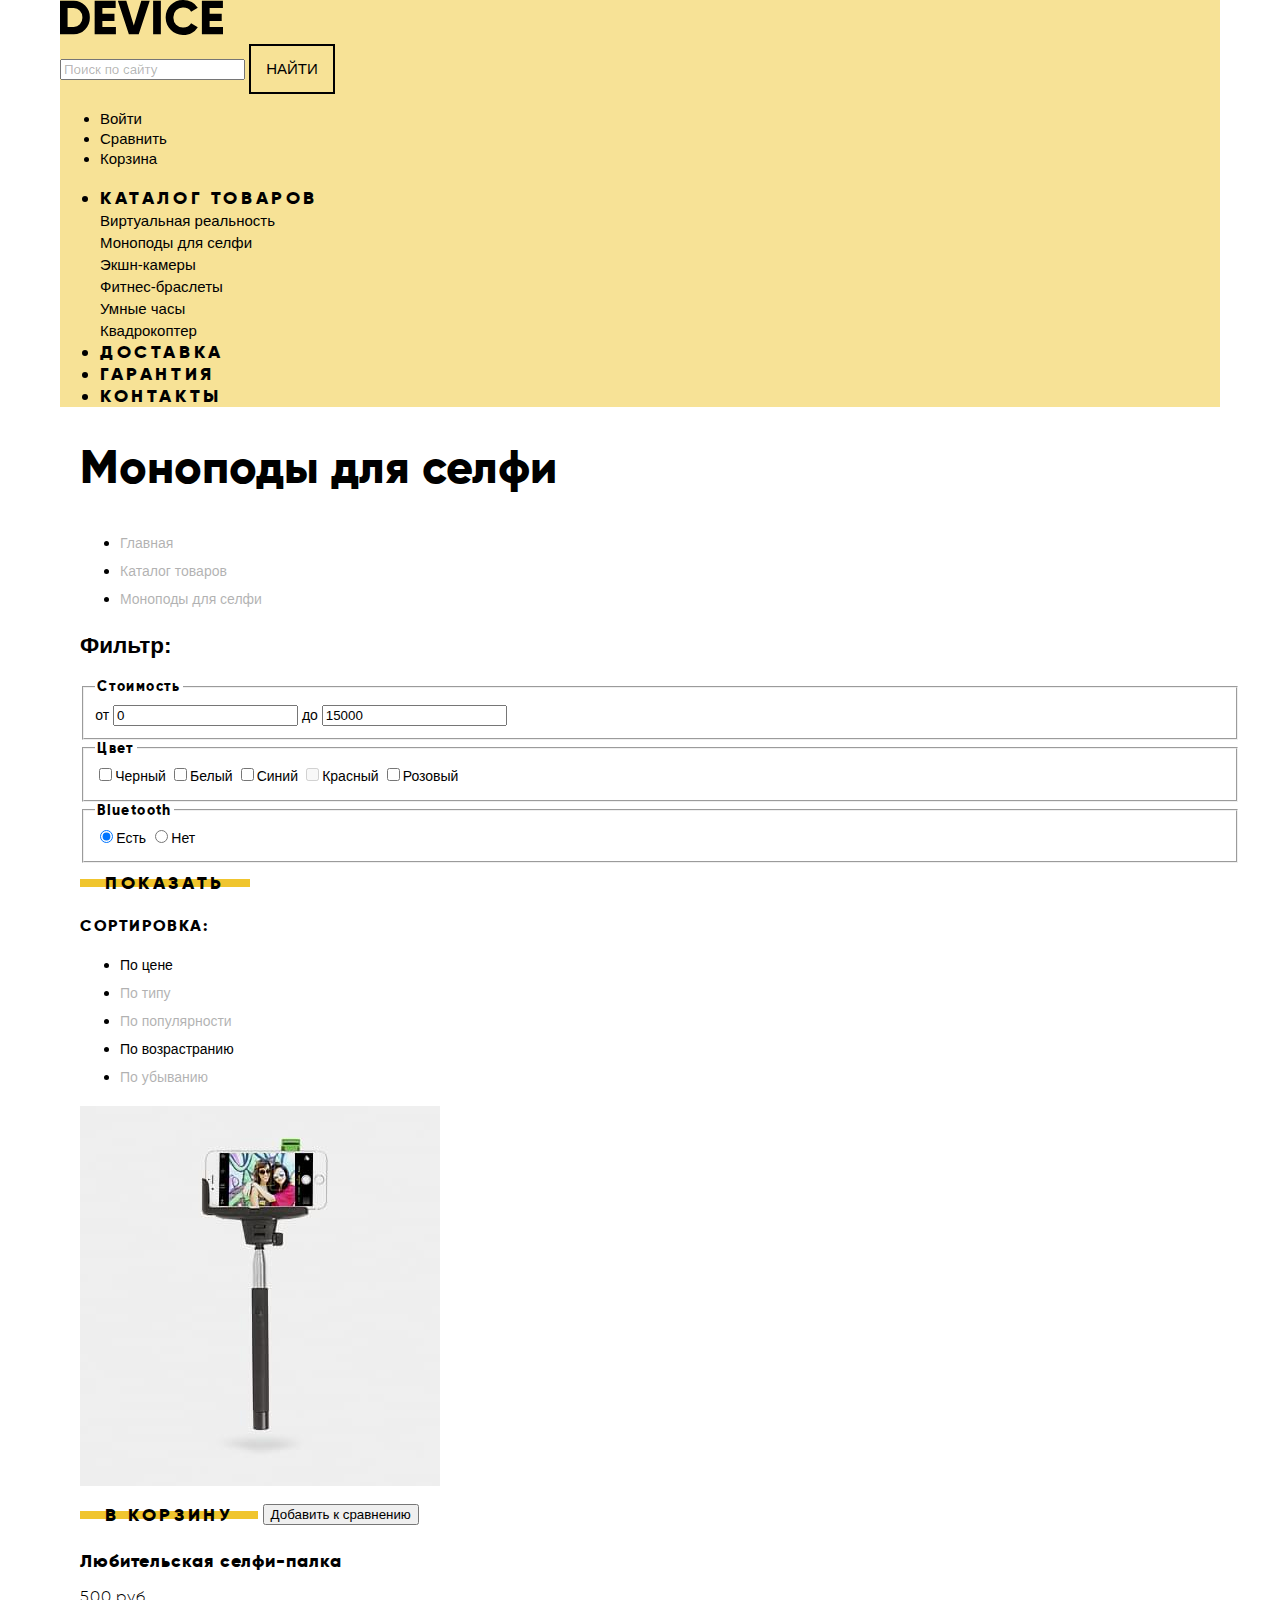
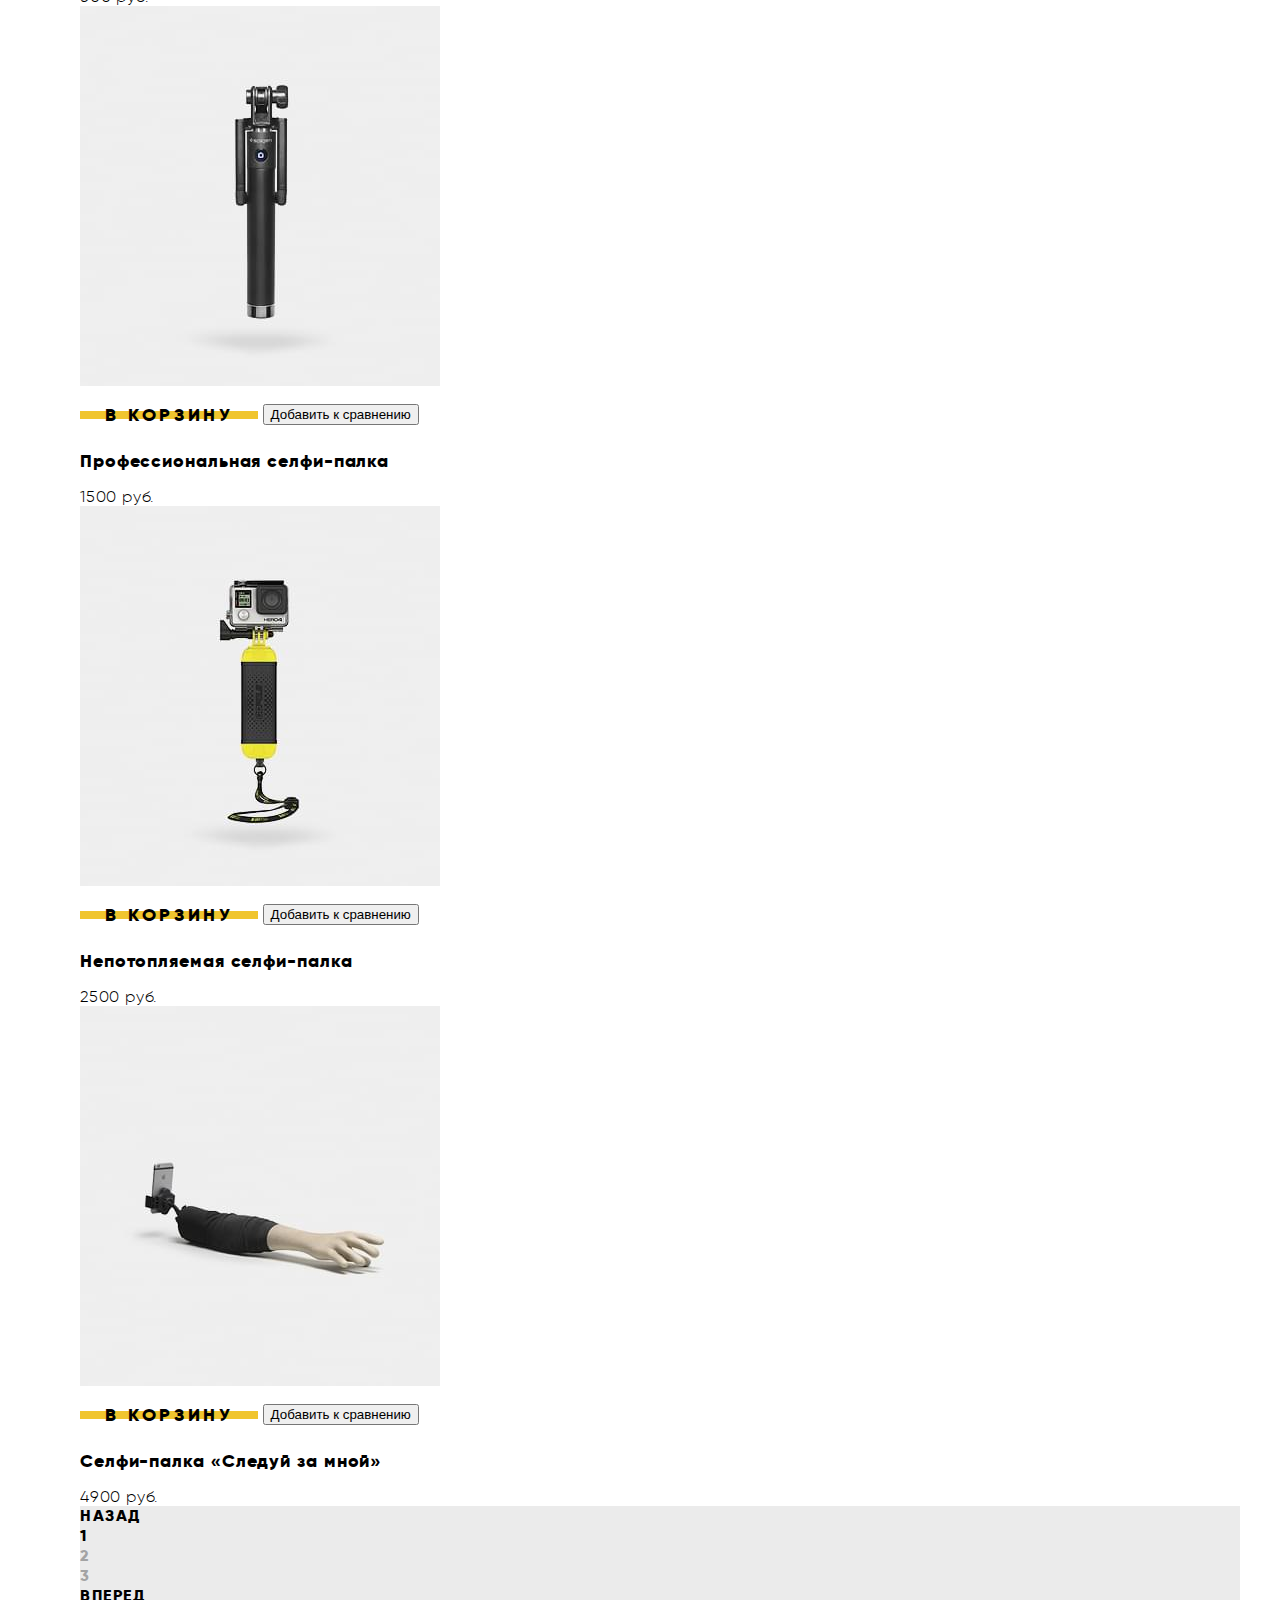
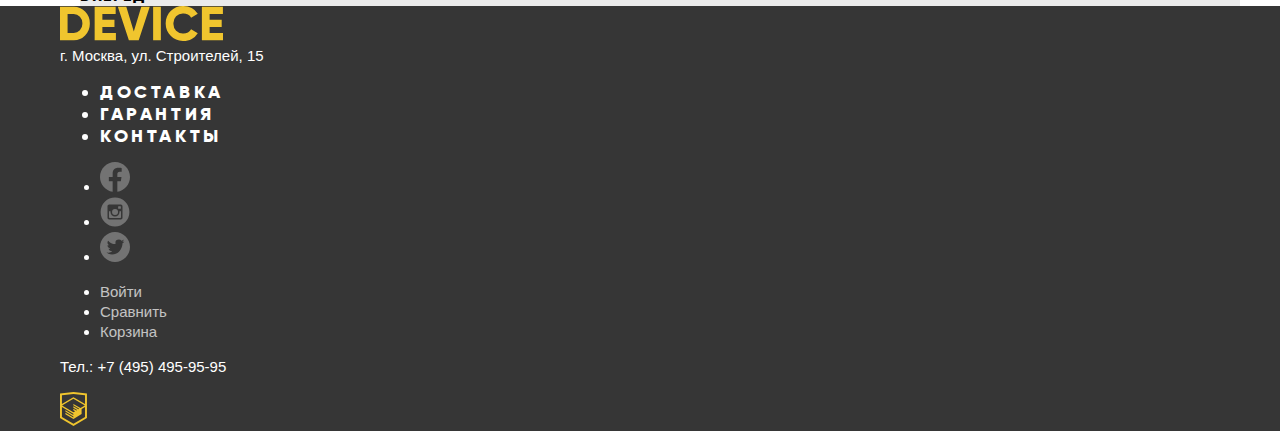
==== catalog.html @ 3ccfca07 "finish base styling" ====
<!DOCTYPE html>
<html lang="ru">

<head>
  <meta charset="utf-8">
  <meta name="description" content="HTML Academy: Девайс">
  <title>HTML Academy: Девайс</title>
  <link rel="stylesheet" href="css/styles.css">
</head>

<body>
  <div class="container">
    <header class="main-header">
      <a class="logo-link" href="/">
        <img src="img/logo.svg" width="163" height="35" alt="Девайс">
      </a>
      <div class="navbar">
        <div class="navbar-search">
          <form action="https://echo.htmlacademy.ru/" method="post">
            <input type="search" placeholder="Поиск по сайту">
            <button type="submit">Найти</button>
          </form>
        </div>
        <ul>
          <li>
            <a href="#"><span class="icon"></span> Войти</a>
          </li>
          <li>
            <a href="#"><span class="icon"></span> Сравнить</a>
          </li>
          <li>
            <a href="#"><span class="icon"></span> Корзина</a>
          </li>
        </ul>
      </div>
      <nav class="main-navigation">
        <ul>
          <li>
            <a href="catalog.html">Каталог товаров</a>
            <ul class="main-navigation-submenu">
              <li>
                <a href="#">Виртуальная реальность</a>
              </li>
              <li>
                <a href="#">Моноподы для селфи</a>
              </li>
              <li>
                <a href="#">Экшн-камеры</a>
              </li>
            </ul>
            <ul class="main-navigation-submenu">
              <li>
                <a href="#">Фитнес-браслеты</a>
              </li>
              <li>
                <a href="#">Умные часы</a>
              </li>
            </ul>
            <ul class="main-navigation-submenu">
              <li>
                <a href="#">Квадрокоптер</a>
              </li>
            </ul>
          </li>
          <li>
            <a href="#">Доставка</a>
          </li>
          <li>
            <a href="#">Гарантия</a>
          </li>
          <li>
            <a href="#">Контакты</a>
          </li>
        </ul>
      </nav>
    </header>
    <main class="inner-page">
      <div class="container">
        <h1>Моноподы для селфи</h1>
        <div class="breadcrumbs">
          <ul>
            <li>
              <a href="#">Главная</a>
            </li>
            <li>
              <a href="#">Каталог товаров</a>
            </li>
            <li>
              <a class="current">Моноподы для селфи</a>
            </li>
          </ul>
        </div>
        <div class="grid-33">
          <section>
            <h2>Фильтр:</h2>
            <div class="form-filter">
              <form action="https://echo.htmlacademy.ru/" method="post">
                <fieldset>
                  <legend>Стоимость</legend>
                  <div class="range-filter">
                    <div class="range-controls">
                      <div class="scale">
                        <div class="bar"></div>
                      </div>
                      <div class="toggle toggle-min" tabindex="0"></div>
                      <div class="toggle toggle-max" tabindex="0"></div>
                    </div>
                    <div class="price-controls">
                      <label class="min-price">от
                        <input type="number" name="min-price" value="0" step="100">
                      </label>
                      <label class="max-price">до
                        <input type="number" name="max-price" value="15000" step="100">
                      </label>
                    </div>
                  </div>
                </fieldset>
                <fieldset>
                  <legend>Цвет</legend>
                  <label>
                    <input id="black" type="checkbox" name="color" value="black">Черный</label>
                  <label>
                    <input id="white" type="checkbox" name="color" value="white">Белый</label>
                  <label>
                    <input id="blue" type="checkbox" name="color" value="blue">Синий</label>
                  <label>
                    <input id="red" type="checkbox" name="color" value="red" disabled>Красный</label>
                  <label>
                    <input id="pink" type="checkbox" name="color" value="pink">Розовый</label>
                </fieldset>
                <fieldset>
                  <legend>Bluetooth</legend>
                  <label>
                    <input id="bluetoothTrue" type="radio" name="bluetooth" value="true" checked>Есть</label>
                  <label>
                    <input id="bluetoothFalse" type="radio" name="bluetooth" value="false">Нет</label>
                </fieldset>
                <button class="button" type="submit">Показать</button>
              </form>
            </div>
          </section>
        </div>
        <div class="grid-66">
          <div class="sort-block">
            <h2>Сортировка:</h2>
            <ul class="sort">
              <li>
                <a class="active">По цене</a>
              </li>
              <li>
                <a href="#">По типу</a>
              </li>
              <li>
                <a href="#">По популярности</a>
              </li>
              <li>
                <a class="active">По возрастранию</a>
              </li>
              <li>
                <a href="#">По убыванию</a>
              </li>
            </ul>
          </div>
          <div class="catalog">
            <article class="catalog-item">
              <img src="img/item-1.jpg" alt="Любительская селфи-палка" width="360" height="380">
              <div class="catalog-item-overlay">
                <button class="button">В корзину</button>
                <button class="button-compare">Добавить к сравнению</button>
              </div>
              <h2>Любительская селфи-палка</h2>
              <div class="catalog-item-price">500 руб.</div>
            </article>
            <article class="catalog-item">
              <img src="img/item-2.jpg" alt="Профессиональная селфи-палка" width="360" height="380">
              <div class="catalog-item-overlay">
                <button class="button">В корзину</button>
                <button class="button-compare">Добавить к сравнению</button>
              </div>
              <h2>Профессиональная селфи-палка</h2>
              <div class="catalog-item-price">1500 руб.</div>
            </article>
            <article class="catalog-item">
              <img src="img/item-3.jpg" alt="Непотопляемая селфи-палка" width="360" height="380">
              <div class="catalog-item-overlay">
                <button class="button">В корзину</button>
                <button class="button-compare">Добавить к сравнению</button>
              </div>
              <h2>Непотопляемая селфи-палка</h2>
              <div class="catalog-item-price">2500 руб.</div>
            </article>
            <article class="catalog-item">
              <img src="img/item-4.jpg" alt="Селфи-палка &amp;laquo;Следуй за мной&amp;raquo;" width="360" height="380">
              <div class="catalog-item-overlay">
                <button class="button">В корзину</button>
                <button class="button-compare">Добавить к сравнению</button>
              </div>
              <h2>Селфи-палка &laquo;Следуй за мной&raquo;</h2>
              <div class="catalog-item-price">4900 руб.</div>
            </article>
          </div>
          <ul class="pagination">
            <li class="prev">
              <a href="#">Назад</a>
            </li>
            <li>
              <a class="active">1</a>
            </li>
            <li>
              <a href="#">2</a>
            </li>
            <li>
              <a href="#">3</a>
            </li>
            <li class="next">
              <a href="#">Вперед</a>
            </li>
          </ul>
        </div>
      </div>
    </main>
  </div>
  <footer class="main-footer">
    <div class="container">
      <div class="grid-33">
        <a class="logo-link" href="/">
          <img src="img/logo-color.svg" width="163" height="35" alt="Девайс">
        </a>
        <address>г. Москва, ул. Строителей, 15</address>
        <div class="decor"></div>
      </div>
      <div class="grid-33">
        <div class="footer-menu">
          <ul>
            <li>
              <a href="#">Доставка</a>
            </li>
            <li>
              <a href="#">Гарантия</a>
            </li>
            <li>
              <a href="#">Контакты</a>
            </li>
          </ul>
        </div>
        <div class="socials">
          <ul>
            <li>
              <a href="#">
                <img src="img/icon-facebook.svg" alt="Facebook" width="30" height="30">
              </a>
            </li>
            <li>
              <a href="#">
                <img src="img/icon-instagram.svg" alt="Instagram" width="30" height="30">
              </a>
            </li>
            <li>
              <a href="#">
                <img src="img/icon-twitter.svg" alt="Twitter" width="30" height="30">
              </a>
            </li>
          </ul>
        </div>
      </div>
      <div class="grid-33">
        <div class="navbar-footer">
          <ul>
            <li>
              <a href=""><span class="icon"></span>Войти</a>
            </li>
            <li>
              <a href=""><span class="icon"></span>Сравнить</a>
            </li>
            <li>
              <a href=""><span class="icon"></span>Корзина</a>
            </li>
          </ul>
        </div>
        <p>Тел.: <a href="tel:+74954959595">+7 (495) 495-95-95</a>
        </p>
        <div class="copyright">
          <a href="#">
            <img src="img/logo-htmlacademy.svg" alt="Htmlacademy" width="27" height="34">
          </a>
        </div>
      </div>
    </div>
  </footer>
</body>

</html>
---- css/styles.css ----
/* Fonts */

@font-face {
  font-family: "Open Sans";
  font-style: normal;
  font-weight: 300;
  src: local("Open Sans Light"), local("OpenSans-Light"), url("/fonts/open-sans-v17-latin_cyrillic-ext_cyrillic-300.woff2") format("woff2"), url("/fonts/open-sans-v17-latin_cyrillic-ext_cyrillic-300.woff") format("woff");
}

@font-face {
  font-family: "Open Sans";
  font-style: normal;
  font-weight: 400;
  src: local("Open Sans Regular"), local("OpenSans-Regular"), url("/fonts/open-sans-v17-latin_cyrillic-ext_cyrillic-regular.woff2") format("woff2"), url("/fonts/open-sans-v17-latin_cyrillic-ext_cyrillic-regular.woff") format("woff");
}

@font-face {
  font-family: "Gilroy Light";
  font-style: normal;
  font-weight: normal;
  src: local("Gilroy Light"), url("/fonts/gilroylight.woff2") format("woff2"), url("/fonts/gilroylight.woff") format("woff");
}

@font-face {
  font-family: "Gilroy Extra Bold";
  font-style: normal;
  font-weight: normal;
  src: local("Gilroy Extra Bold"), url("/fonts/gilroyextrabold.woff2") format("woff2"), url("/fonts/gilroyextrabold.woff") format("woff");
}

/* Reset */
*,
*::before,
*::after {
  box-sizing: inherit;
}

html {
  box-sizing: border-box;
}

img {
  max-width: 100%;
  height: auto;
}

a {
  text-decoration: none;
}

/* Variables */
:root {
  --basic-black: #000;
  --basic-dark: #363636;
  --basic-white: #fff;
  --basic-grey: #464646;
  --basic-half-grey: #7e7e7e;
  --basic-disabled-grey: #a6a6a6;
  --basic-grey-light: #e5e5e5;
  --special-yellow: #f7e296;
  --special-yellow-dark: #f0c52e;
  --special-green: #91c92f;
  --pagination-grey: #ebebeb;
  --hover-pagination-grey: #d9d9d9;
  --error-pink: #f6dada;
  --basic-white-opacity: rgba(255, 255, 255, 0.3);
  --basic-black-opacity: rgba(0, 0, 0, 0.3);
}

/* Global */
body {
  margin: 0;
  padding: 0;
  font-family: "Open Sans", "Tahoma", sans-serif;
  font-size: 15px;
  line-height: 28px;
  font-weight: 300;
  color: var(--basic-black);
}

.container {
  width: 1200px;
  padding: 0 20px;
  margin: 0 auto;
}

.visually-hidden {
  position: absolute;
  clip: rect(1px 1px 1px 1px);
  padding: 0;
  border: 0;
  height: 1px;
  width: 1px;
  overflow: hidden;
}

.heading {
  font-family: "Gilroy Extra Bold", "Tahoma", sans-serif;
  font-weight: bold;
  letter-spacing: 0.2em;
  font-size: 47px;
  line-height: 59px;
}

/* UI */
.button {
  display: inline-block;
  vertical-align: middle;
  font-family: "Gilroy Extra Bold", "Tahoma", sans-serif;
  font-weight: bold;
  font-size: 18px;
  line-height: 22px;
  color: inherit;
  letter-spacing: 0.2em;
  text-transform: uppercase;
  background: none;
  border: none;
  cursor: pointer;
  padding: 9px 25px;
  position: relative;
  min-width: 160px;
  z-index: 0;
}

.button::after {
  content: "";
  position: absolute;
  left: 0;
  top: 0;
  bottom: 0;
  right: 0;
  margin: auto;
  background-color: var(--special-yellow-dark);
  height: 8px;
  width: 100%;
  z-index: -1;
}

.button:hover,
.button:focus {
  background-color: var(--special-yellow-dark);
}

.button:active {
  color: var(--basic-black-opacity);
}

/* Filter */
.form-filter legend {
  font-family: "Gilroy Extra Bold", "Tahoma", sans-serif;
  font-weight: bold;
  font-size: 14px;
  line-height: 17px;
  letter-spacing: 0.1em;
}

.form-filter label {
  font-size: 14px;
  line-height: 19px;
}

.form-filter input[attr="disabled"] {
  color: var(--basic-disabled-grey);
}

/* Header */
.main-header {
  background: var(--special-yellow);
}

.main-header .logo-link:hover,
.main-header .logo-link:focus {
  opacity: 0.6;
}

.main-header .logo-link:active {
  opacity: 0.3;
}

.main-navigation {
  font-family: "Gilroy Extra Bold", "Tahoma", sans-serif;
  font-weight: bold;
  font-size: 18px;
  line-height: 22px;
  text-transform: uppercase;
  letter-spacing: 0.2em;
}

.main-navigation a {
  color: var(--basic-black);
}

.main-navigation a:hover,
.main-navigation a:focus {
  opacity: 0.6;
}

.main-navigation a:active {
  opacity: 0.3;
}

.main-navigation-submenu {
  padding: 0;
  margin: 0;
  list-style: none;
}

.main-navigation-submenu a {
  font-family: "Open Sans", "Tahoma", sans-serif;
  font-style: normal;
  font-weight: 300;
  font-size: 15px;
  line-height: 20px;
  text-transform: none;
  letter-spacing: normal;
}

.navbar {
  line-height: 20px;
}

.navbar a {
  color: var(--basic-black);
}

.navbar a:hover,
.navbar a:focus {
  opacity: 0.6;
}

.navbar a:active {
  opacity: 0.3;
}

.navbar-search input::placeholder {
  color: rgba(0, 0, 0, 0.3);
}

.navbar-search input:hover::placeholder {
  color: rgba(0, 0, 0, 0.6);
}

.navbar-search button {
  font-family: "Open Sans", "Tahoma", sans-serif;
  font-style: normal;
  font-weight: 300;
  font-size: 15px;
  line-height: 20px;
  text-transform: uppercase;
  color: var(--basic-black);
  border: 2px solid var(--basic-black);
  background: none;
  padding: 13px 15px;
  cursor: pointer;
}

.navbar-search button:hover,
.navbar-search button:focus {
  color: var(--basic-white);
  background: var(--basic-black);
}

.navbar-search button:active {
  color: var(--basic-white-opacity);
  background: var(--basic-black);
}

/* Footer */
.main-footer {
  background: var(--basic-dark);
  color: var(--basic-white);
  font-size: 15px;
  line-height: 20px;
}

.main-footer a {
  color: inherit;
}

.main-footer address {
  font-style: inherit;
}

.main-footer .logo-link:hover,
.main-footer .logo-link:focus {
  opacity: 0.6;
}

.main-footer .logo-link:active {
  opacity: 0.3;
}

.footer-menu li {
  font-family: "Gilroy Extra Bold", "Tahoma", sans-serif;
  font-weight: bold;
  font-size: 18px;
  line-height: 22px;
  text-transform: uppercase;
  letter-spacing: 0.2em;
}

.footer-menu a {
  color: inherit;
  opacity: 1;
}

.footer-menu a:hover,
.footer-menu a:focus {
  opacity: 0.6;
}

.footer-menu a:active {
  opacity: 0.3;
}

.navbar-footer {
  line-height: 20px;
}

.navbar-footer a {
  color: var(--basic-white);
  opacity: 0.7;
}

.navbar-footer a:hover,
.navbar-footer a:focus {
  opacity: 1;
}

.navbar-footer a:active {
  opacity: 0.3;
}

.copyright a:hover,
.copyright a:focus {
  opacity: 0.6;
}

.copyright a:active {
  opacity: 0.3;
}

.socials a {
  opacity: 0.3;
}

.socials a:hover,
.socials a:focus {
  opacity: 0.6;
}

.socials a:active {
  opacity: 0.1;
}

/* Index page */
.main-section ul {
  font-family: "Gilroy Extra Bold", "Tahoma", sans-serif;
  font-weight: bold;
  font-size: 16px;
  line-height: 28px;
}

/* Catalog page */
.inner-page h1 {
  font-family: "Gilroy Extra Bold", "Tahoma", sans-serif;
  font-weight: bold;
  font-size: 47px;
  line-height: 59px;
}

.catalog-item h2 {
  font-family: "Gilroy Extra Bold", "Tahoma", sans-serif;
  font-weight: bold;
  font-size: 18px;
  line-height: 22px;
  letter-spacing: 0.05em;
}

.catalog-item-price {
  font-family: "Gilroy Light", "Tahoma", sans-serif;
  font-size: 16px;
  line-height: 19px;
  letter-spacing: 0.05em;
}

/* Breadcrumbs */
.breadcrumbs a {
  font-size: 14px;
  line-height: 19px;
  color: inherit;
  opacity: 0.3;
}

.breadcrumbs a:hover,
.breadcrumbs a:focus {
  opacity: 0.6;
}

.breadcrumbs a:active {
  opacity: 0.1;
}

.breadcrumbs a.current:hover,
.breadcrumbs a.current:focus {
  opacity: 0.3;
}

.breadcrumbs a.current:active {
  opacity: 0.3;
}

/* Sort */
.sort-block h2 {
  font-family: "Gilroy Extra Bold", "Tahoma", sans-serif;
  font-weight: bold;
  font-size: 16px;
  line-height: 20px;
  letter-spacing: 0.1em;
  text-transform: uppercase;
}

.sort a {
  font-family: "Open Sans", "Tahoma", sans-serif;
  font-weight: normal;
  font-style: normal;
  font-size: 14px;
  color: var(--basick-black);
  line-height: 19px;
  opacity: 0.3;
}

.sort a:hover,
.sort a:focus {
  opacity: 0.6;
}

.sort a.active,
.sort a:active {
  opacity: 1;
}

/* Pagination */
.pagination {
  background: var(--pagination-grey);
  list-style: none;
  margin: 0;
  padding: 0;
}

.pagination a {
  display: block;
  font-family: "Gilroy Extra Bold", "Tahoma", sans-serif;
  font-weight: bold;
  font-size: 16px;
  line-height: 20px;
  color: var(--basick-black);
  letter-spacing: 0.1em;
  text-transform: uppercase;
  opacity: 0.3;
}

.pagination a:hover,
.pagination a:focus {
  opacity: 0.6;
}

.pagination a.active,
.pagination a:active {
  opacity: 1;
}

.pagination .next a,
.pagination .prev a {
  opacity: 1;
}

.pagination .next:hover,
.pagination .next:focus,
.pagination .prev:hover,
.pagination .prev:focus {
  background: var(--hover-pagination-grey);
}

.pagination .next:active a,
.pagination .prev:active a {
  opacity: 0.3;
}

/* Slider */
.slider-caption {
  font-family: "Gilroy Extra Bold", "Tahoma", sans-serif;
  font-weight: bold;
  font-size: 47px;
  line-height: 58px;
}

.slider-desc {
  line-height: 20px;
}

.slider-table tbody {
  font-family: "Gilroy Light", "Tahoma", sans-serif;
  font-size: 36px;
  line-height: 43px;
  letter-spacing: 0.1em;
}

.slider-table tfoot {
  font-family: "Gilroy Light", "Tahoma", sans-serif;
  font-size: 13px;
  line-height: 16px;
  letter-spacing: 0.1em;
}

.slider-order {
  font-family: "Gilroy Extra Bold", "Tahoma", sans-serif;
  font-size: 179px;
  line-height: 219px;
  color: var(--basic-white);
  background: var(--special-yellow);
  text-transform: uppercase;
}

/* Category grid */
.category-grid {
  margin: 0;
  padding: 0;
  list-style: none;
}

.category-grid a {
  color: var(--basic-black);
}

.category-grid li {
  width: 160px;
}

.category-grid li:hover .category-grid-img,
.category-grid li:focus .category-grid-img {
  background: var(--special-yellow-dark);
}

.category-grid li:active .category-grid-img {
  background: var(--special-yellow-dark);
}

.category-grid li:active .category-grid-img img {
  opacity: 0.3;
}

.category-grid li:active .category-grid-title {
  opacity: 0.3;
}

.category-grid-title {
  font-family: "Gilroy Extra Bold", "Tahoma", sans-serif;
  font-weight: bold;
  font-size: 18px;
  line-height: 22px;
  letter-spacing: 0.05em;
}

.category-grid-img {
  position: relative;
  height: 160px;
  background: var(--special-yellow);
}

.category-grid-img img {
  position: absolute;
  top: 0;
  right: 0;
  bottom: 0;
  left: 0;
  margin: auto;
}

/* Slider services */
.slider-services {
  background: var(--basic-grey-light);
}

.slider-services-nav .button:active {
  background: var(--basic-black);
  color: var(--special-yellow);
}

.slider-services-nav .button:active::after {
  background: none;
}

.slider-services-nav .active {
  background: var(--basic-black);
  color: var(--special-yellow);
}

.slider-services-nav .active::after {
  background: none;
}

.slider-services-content h3 {
  font-family: "Gilroy Extra Bold", "Tahoma", sans-serif;
  font-weight: bold;
  font-size: 47px;
  line-height: 58px;
  letter-spacing: 0.2em;
}

.slider-services-content p {
  font-size: 15px;
  line-height: 28px;
  letter-spacing: 0.1em;
}

.logo-block {
  margin: 0;
  padding: 0;
  list-style: none;
}

.logo-block li {
  width: 260px;
  height: 100px;
  background-repeat: no-repeat;
  background-size: contain;
}

.logo-block li:nth-child(1) {
  background-image: url("/img/logo-greyscale-1.png");
}

.logo-block li:nth-child(1):hover {
  background-image: url("/img/logo-1.png");
}

.logo-block li:nth-child(2) {
  background-image: url("/img/logo-greyscale-2.png");
}

.logo-block li:nth-child(2):hover {
  background-image: url("/img/logo-2.png");
}

.logo-block li:nth-child(3) {
  background-image: url("/img/logo-greyscale-3.png");
}

.logo-block li:nth-child(3):hover {
  background-image: url("/img/logo-3.png");
}

.logo-block li:nth-child(4) {
  background-image: url("/img/logo-greyscale-4.png");
}

.logo-block li:nth-child(4):hover {
  background-image: url("/img/logo-4.png");
}

.contact-form-popup {
  display: none;
}

.map-popup {
  display: none;
}
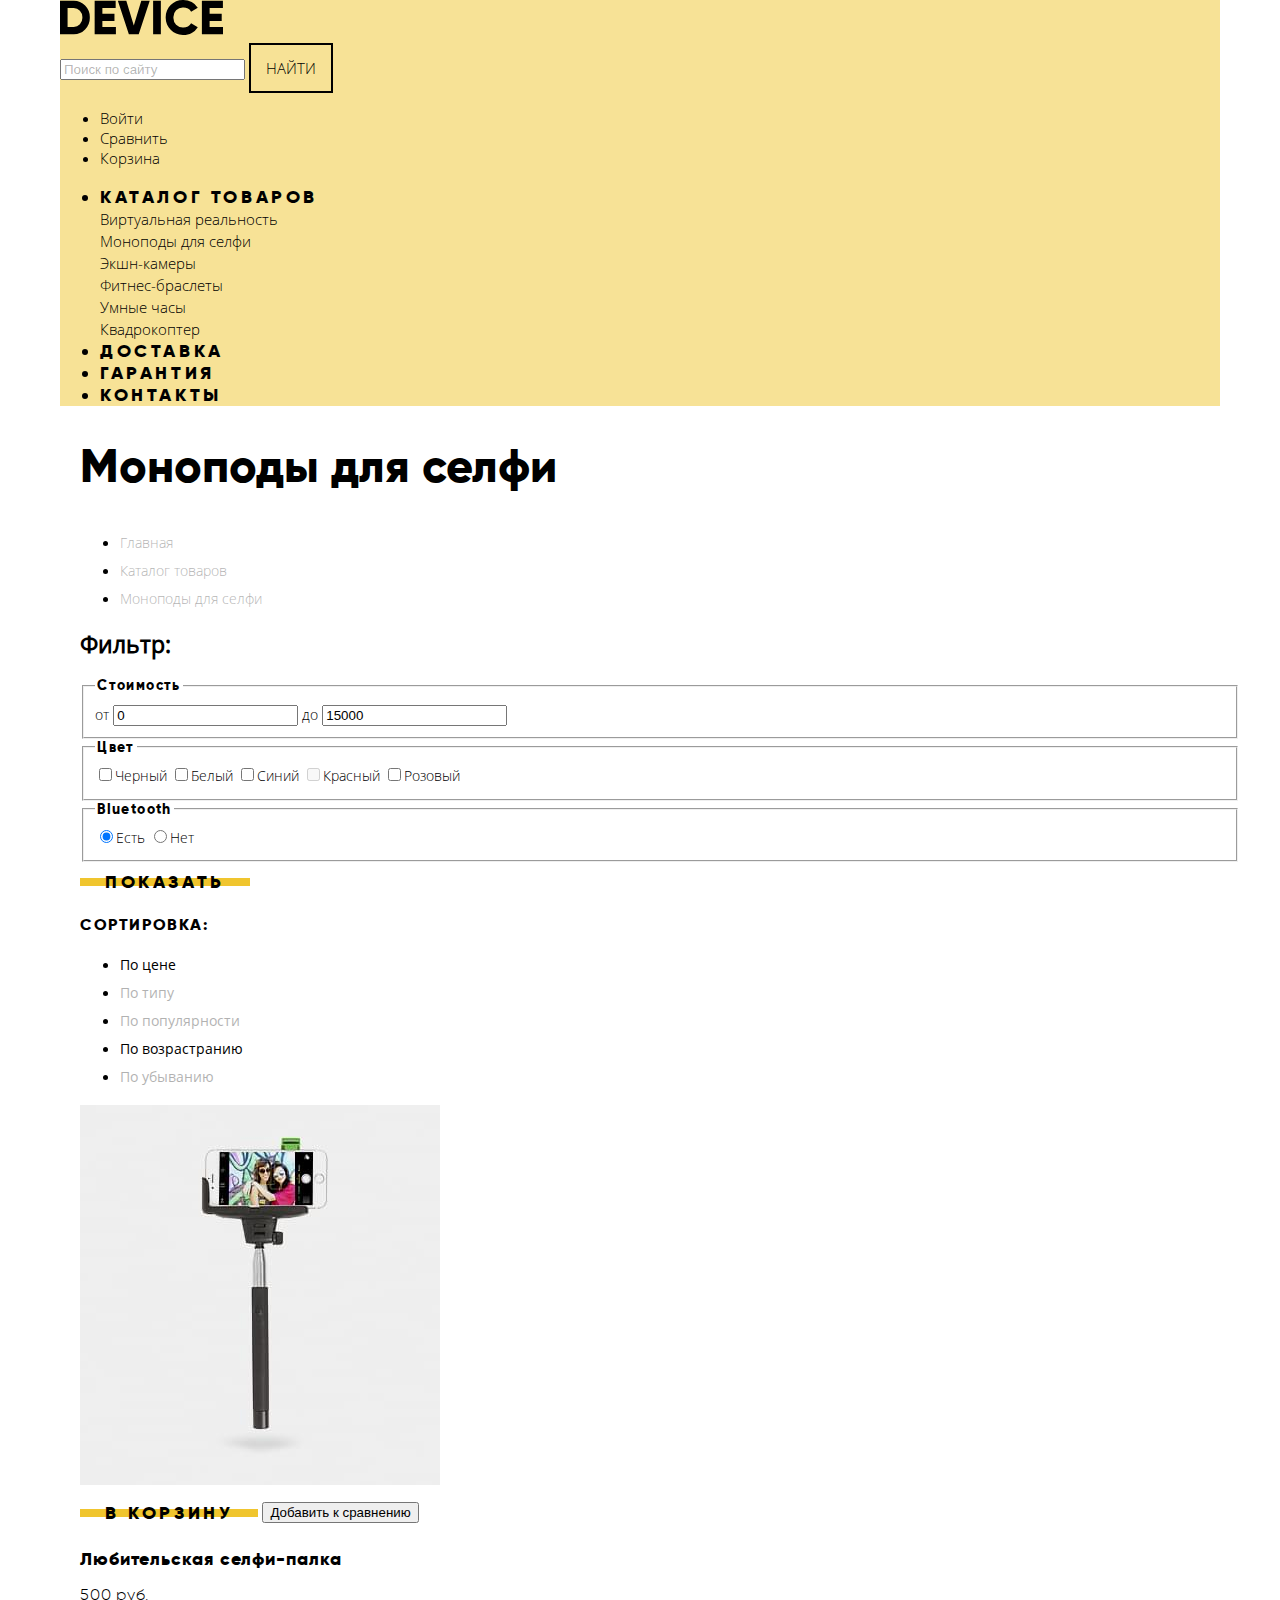
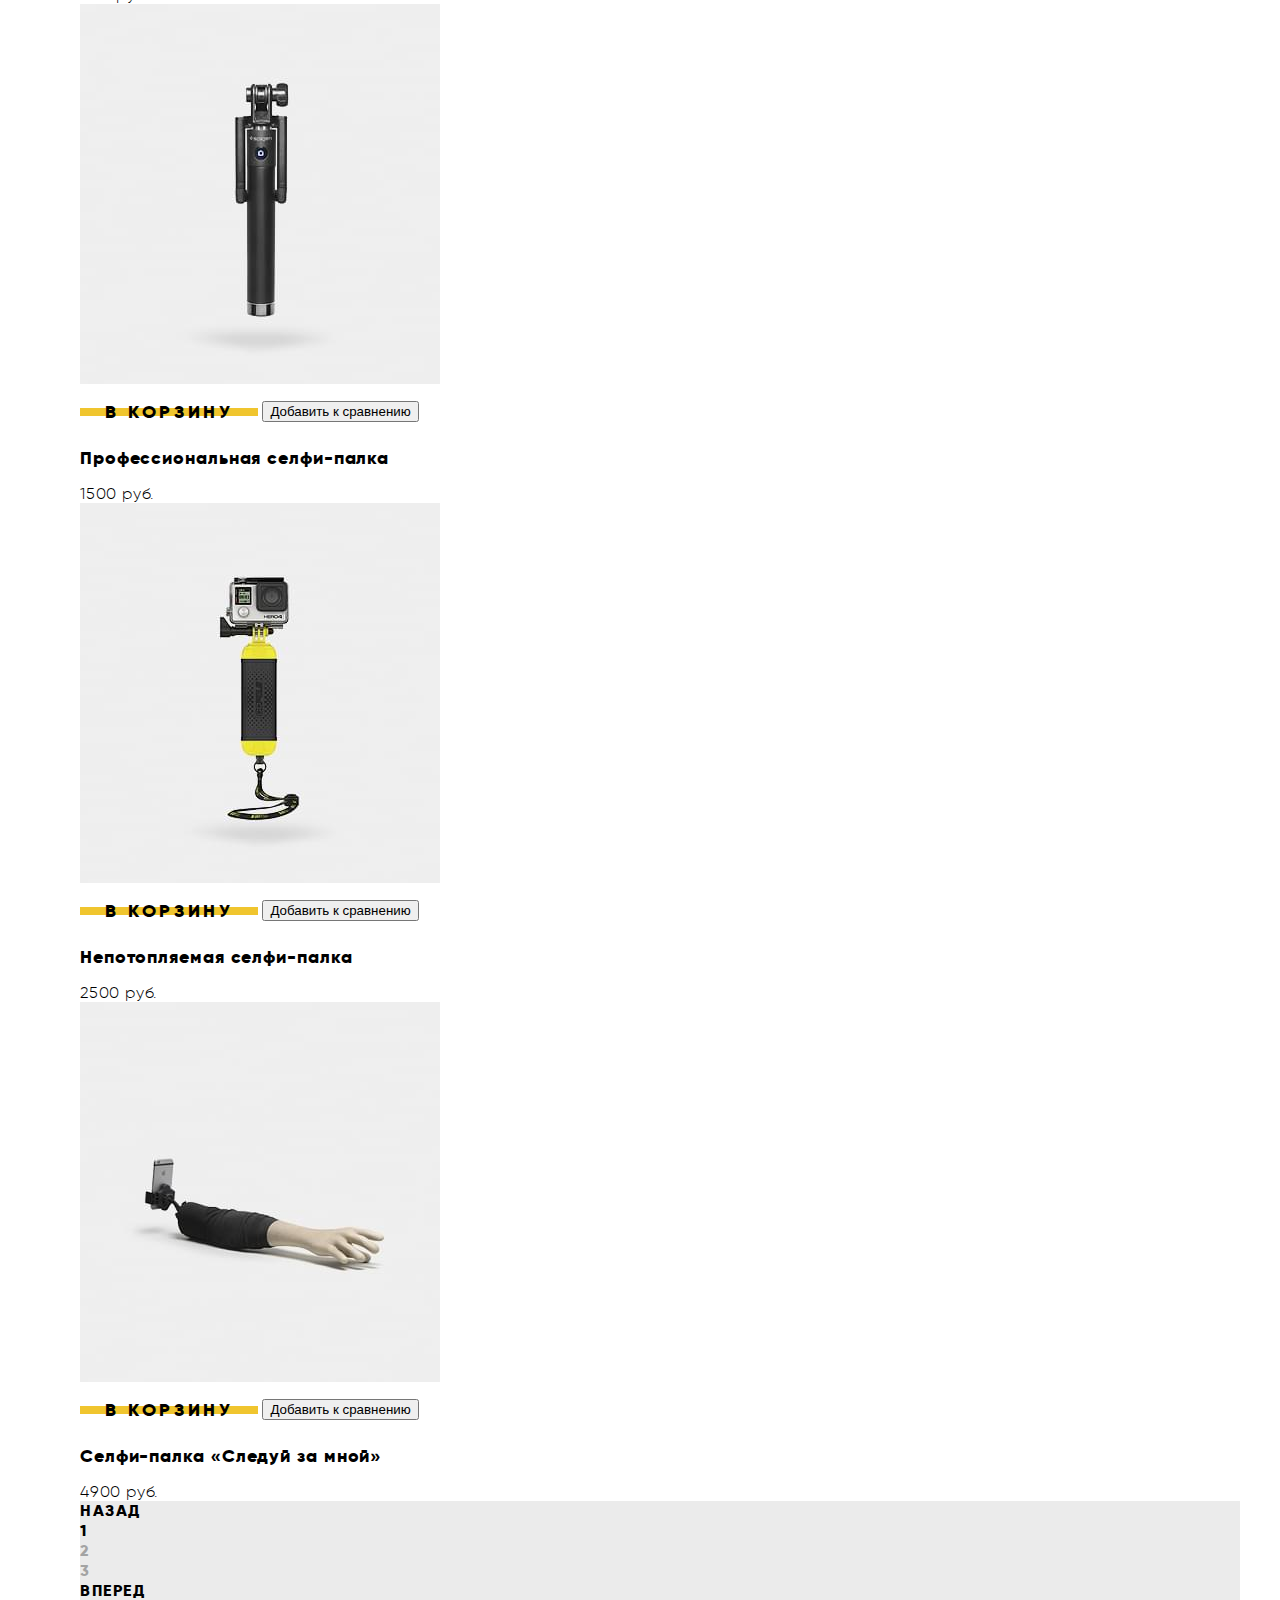
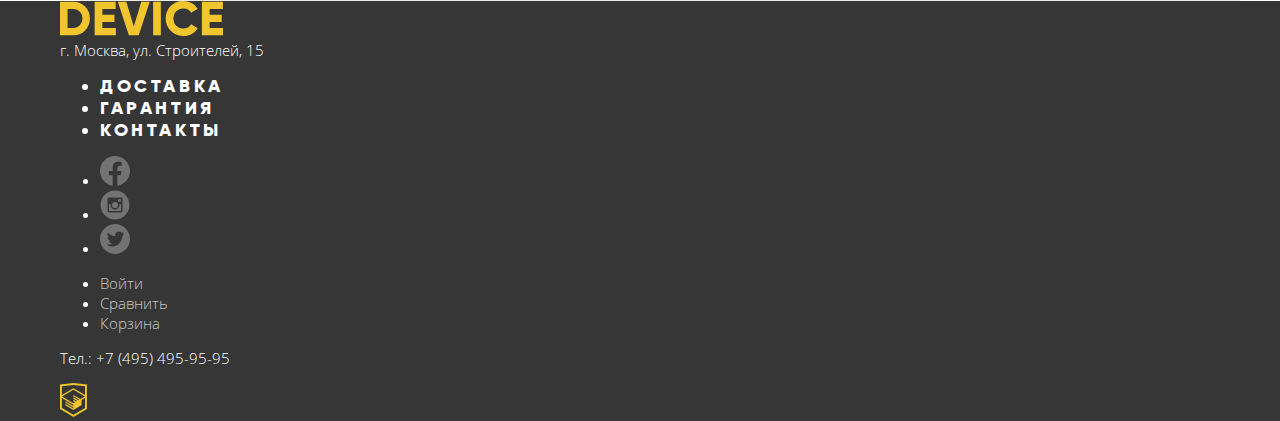
==== commit 597c5e03: "typos and amends" ====
--- a/catalog.html
+++ b/catalog.html
@@ -11,7 +11,7 @@
 <body>
   <div class="container">
     <header class="main-header">
-      <a class="logo-link" href="/">
+      <a class="logo-link" href="./">
         <img src="img/logo.svg" width="163" height="35" alt="Девайс">
       </a>
       <div class="navbar">
@@ -36,7 +36,7 @@
       <nav class="main-navigation">
         <ul>
           <li>
-            <a href="catalog.html">Каталог товаров</a>
+            <a href="./catalog.html">Каталог товаров</a>
             <ul class="main-navigation-submenu">
               <li>
                 <a href="#">Виртуальная реальность</a>
@@ -223,7 +223,7 @@
   <footer class="main-footer">
     <div class="container">
       <div class="grid-33">
-        <a class="logo-link" href="/">
+        <a class="logo-link" href="./">
           <img src="img/logo-color.svg" width="163" height="35" alt="Девайс">
         </a>
         <address>г. Москва, ул. Строителей, 15</address>
--- a/css/styles.css
+++ b/css/styles.css
@@ -4,28 +4,28 @@
   font-family: "Open Sans";
   font-style: normal;
   font-weight: 300;
-  src: local("Open Sans Light"), local("OpenSans-Light"), url("/fonts/open-sans-v17-latin_cyrillic-ext_cyrillic-300.woff2") format("woff2"), url("/fonts/open-sans-v17-latin_cyrillic-ext_cyrillic-300.woff") format("woff");
+  src: local("Open Sans Light"), local("OpenSans-Light"), url("../fonts/open-sans-v17-latin_cyrillic-ext_cyrillic-300.woff2") format("woff2"), url("../fonts/open-sans-v17-latin_cyrillic-ext_cyrillic-300.woff") format("woff");
 }
 
 @font-face {
   font-family: "Open Sans";
   font-style: normal;
   font-weight: 400;
-  src: local("Open Sans Regular"), local("OpenSans-Regular"), url("/fonts/open-sans-v17-latin_cyrillic-ext_cyrillic-regular.woff2") format("woff2"), url("/fonts/open-sans-v17-latin_cyrillic-ext_cyrillic-regular.woff") format("woff");
+  src: local("Open Sans Regular"), local("OpenSans-Regular"), url("../fonts/open-sans-v17-latin_cyrillic-ext_cyrillic-regular.woff2") format("woff2"), url("../fonts/open-sans-v17-latin_cyrillic-ext_cyrillic-regular.woff") format("woff");
 }
 
 @font-face {
   font-family: "Gilroy Light";
   font-style: normal;
   font-weight: normal;
-  src: local("Gilroy Light"), url("/fonts/gilroylight.woff2") format("woff2"), url("/fonts/gilroylight.woff") format("woff");
+  src: local("Gilroy Light"), url("../fonts/gilroylight.woff2") format("woff2"), url("../fonts/gilroylight.woff") format("woff");
 }
 
 @font-face {
   font-family: "Gilroy Extra Bold";
   font-style: normal;
   font-weight: normal;
-  src: local("Gilroy Extra Bold"), url("/fonts/gilroyextrabold.woff2") format("woff2"), url("/fonts/gilroyextrabold.woff") format("woff");
+  src: local("Gilroy Extra Bold"), url("../fonts/gilroyextrabold.woff2") format("woff2"), url("../fonts/gilroyextrabold.woff") format("woff");
 }
 
 /* Reset */
@@ -425,7 +425,7 @@
   font-weight: normal;
   font-style: normal;
   font-size: 14px;
-  color: var(--basick-black);
+  color: var(--basic-black);
   line-height: 19px;
   opacity: 0.3;
 }
@@ -454,7 +454,7 @@
   font-weight: bold;
   font-size: 16px;
   line-height: 20px;
-  color: var(--basick-black);
+  color: var(--basic-black);
   letter-spacing: 0.1em;
   text-transform: uppercase;
   opacity: 0.3;
@@ -628,35 +628,35 @@
 }
 
 .logo-block li:nth-child(1) {
-  background-image: url("/img/logo-greyscale-1.png");
+  background-image: url("../img/logo-greyscale-1.png");
 }
 
 .logo-block li:nth-child(1):hover {
-  background-image: url("/img/logo-1.png");
+  background-image: url("../img/logo-1.png");
 }
 
 .logo-block li:nth-child(2) {
-  background-image: url("/img/logo-greyscale-2.png");
+  background-image: url("../img/logo-greyscale-2.png");
 }
 
 .logo-block li:nth-child(2):hover {
-  background-image: url("/img/logo-2.png");
+  background-image: url("../img/logo-2.png");
 }
 
 .logo-block li:nth-child(3) {
-  background-image: url("/img/logo-greyscale-3.png");
+  background-image: url("../img/logo-greyscale-3.png");
 }
 
 .logo-block li:nth-child(3):hover {
-  background-image: url("/img/logo-3.png");
+  background-image: url("../img/logo-3.png");
 }
 
 .logo-block li:nth-child(4) {
-  background-image: url("/img/logo-greyscale-4.png");
+  background-image: url("../img/logo-greyscale-4.png");
 }
 
 .logo-block li:nth-child(4):hover {
-  background-image: url("/img/logo-4.png");
+  background-image: url("../img/logo-4.png");
 }
 
 .contact-form-popup {
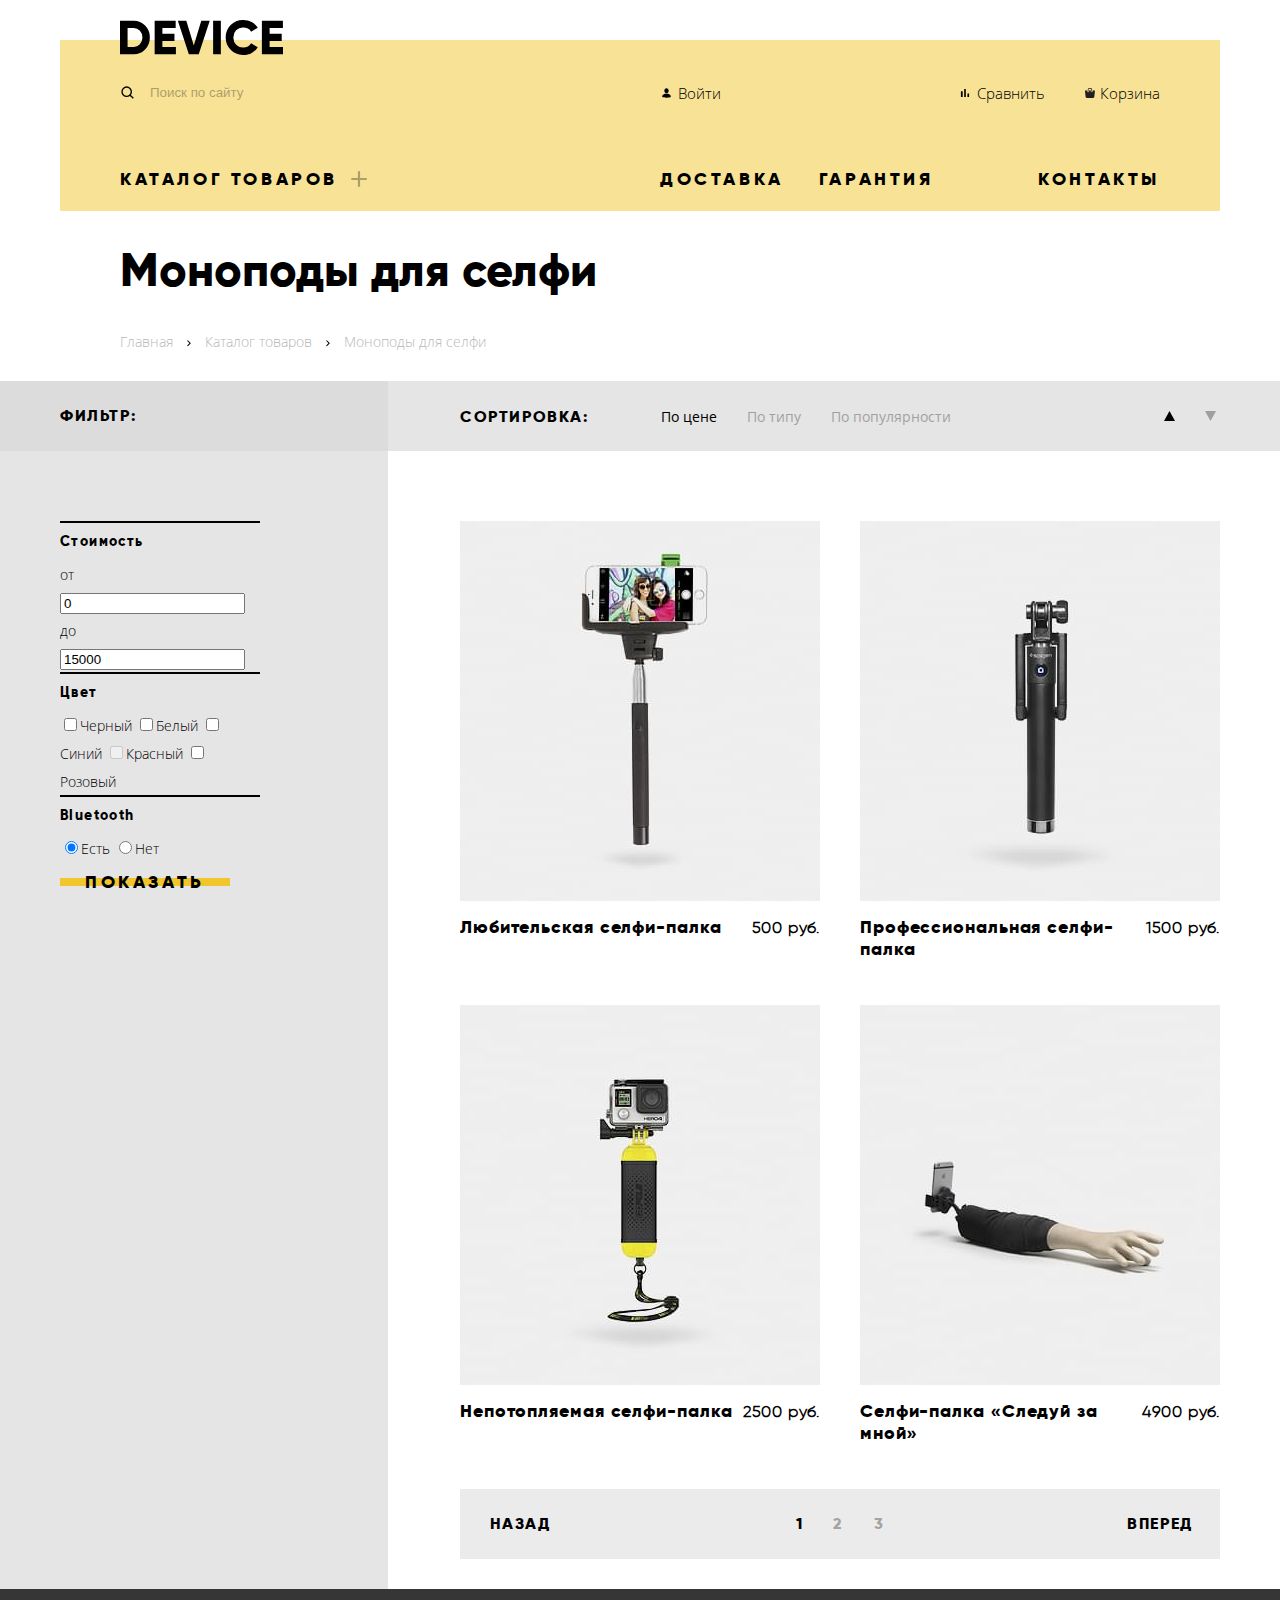
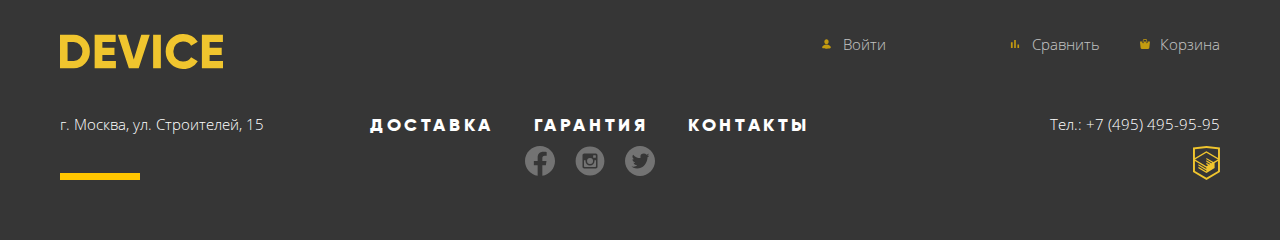
==== commit 4c4f322b: "grid layout and some decorations" ====
--- a/catalog.html
+++ b/catalog.html
@@ -9,46 +9,64 @@
 </head>
 
 <body>
-  <div class="container">
+  <div class="wrapper">
     <header class="main-header">
-      <a class="logo-link" href="./">
-        <img src="img/logo.svg" width="163" height="35" alt="Девайс">
-      </a>
-      <div class="navbar">
-        <div class="navbar-search">
-          <form action="https://echo.htmlacademy.ru/" method="post">
-            <input type="search" placeholder="Поиск по сайту">
-            <button type="submit">Найти</button>
-          </form>
-        </div>
-        <ul>
-          <li>
-            <a href="#"><span class="icon"></span> Войти</a>
-          </li>
-          <li>
-            <a href="#"><span class="icon"></span> Сравнить</a>
-          </li>
-          <li>
-            <a href="#"><span class="icon"></span> Корзина</a>
-          </li>
-        </ul>
-      </div>
-      <nav class="main-navigation">
-        <ul>
-          <li>
-            <a href="./catalog.html">Каталог товаров</a>
-            <ul class="main-navigation-submenu">
+      <div class="container">
+        <a class="logo-link" href="./">
+          <img src="img/logo.svg" width="163" height="35" alt="Девайс">
+        </a>
+        <div class="navbar">
+          <div class="navbar-search">
+            <form action="https://echo.htmlacademy.ru/" method="post">
+              <label for="search"></label>
+              <input type="search" id="search" name="search" placeholder="Поиск по сайту">
+              <button type="submit">Найти</button>
+            </form>
+          </div>
+          <ul>
+            <li>
+              <a class="link link-enter" href="#">
+                <img src="img/icon-user.svg" width="13" height="14" alt=""> Войти</a>
+            </li>
+            <li>
+              <a class="link link-compare" href="#">
+                <img src="img/icon-chart.svg" width="14" height="14" alt=""> Сравнить</a>
+            </li>
+            <li>
+              <a class="link link-cart" href="#">
+                <img src="img/icon-cart.svg" width="10" height="10" alt=""> Корзина</a>
+            </li>
+          </ul>
+        </div>
+        <nav class="main-navigation">
+          <div class="main-navigation-catalog">Каталог товаров<button type="button">
+              <img src="img/icon-plus.svg" alt="Раскрыть меню «Каталог товаров»">
+            </button>
+          </div>
+          <ul class="main-navigation-base">
+            <li>
+              <a href="#">Доставка</a>
+            </li>
+            <li>
+              <a href="#">Гарантия</a>
+            </li>
+            <li>
+              <a href="#">Контакты</a>
+            </li>
+          </ul>
+          <div class="main-navigation-submenu">
+            <ul>
               <li>
                 <a href="#">Виртуальная реальность</a>
               </li>
               <li>
-                <a href="#">Моноподы для селфи</a>
+                <a href="./catalog.html">Моноподы для селфи</a>
               </li>
               <li>
                 <a href="#">Экшн-камеры</a>
               </li>
             </ul>
-            <ul class="main-navigation-submenu">
+            <ul>
               <li>
                 <a href="#">Фитнес-браслеты</a>
               </li>
@@ -56,228 +74,236 @@
                 <a href="#">Умные часы</a>
               </li>
             </ul>
-            <ul class="main-navigation-submenu">
+            <ul>
               <li>
                 <a href="#">Квадрокоптер</a>
               </li>
             </ul>
-          </li>
-          <li>
-            <a href="#">Доставка</a>
-          </li>
-          <li>
-            <a href="#">Гарантия</a>
-          </li>
-          <li>
-            <a href="#">Контакты</a>
-          </li>
-        </ul>
-      </nav>
+          </div>
+        </nav>
+      </div>
     </header>
-    <main class="inner-page">
+  </div>
+  <main class="catalog-page">
+    <div class="wrapper">
       <div class="container">
         <h1>Моноподы для селфи</h1>
-        <div class="breadcrumbs">
-          <ul>
-            <li>
-              <a href="#">Главная</a>
-            </li>
-            <li>
-              <a href="#">Каталог товаров</a>
-            </li>
-            <li>
-              <a class="current">Моноподы для селфи</a>
+        <ul class="breadcrumbs">
+          <li>
+            <a href="#">Главная</a>
+          </li>
+          <li>
+            <a href="#">Каталог товаров</a>
+          </li>
+          <li>
+            <a class="current">Моноподы для селфи</a>
+          </li>
+        </ul>
+      </div>
+    </div>
+    <div class="wrapper-catalog">
+      <div class="filter">
+        <div class="catalog-heading">Фильтр:</div>
+        <form action="https://echo.htmlacademy.ru/" method="post">
+          <fieldset>
+            <legend>Стоимость</legend>
+            <div class="range-filter">
+              <div class="range-controls">
+                <div class="scale">
+                  <div class="bar"></div>
+                </div>
+                <div class="toggle toggle-min" tabindex="0"></div>
+                <div class="toggle toggle-max" tabindex="0"></div>
+              </div>
+              <div class="price-controls">
+                <label class="min-price">от
+                  <input type="number" name="min-price" value="0" step="100">
+                </label>
+                <label class="max-price">до
+                  <input type="number" name="max-price" value="15000" step="100">
+                </label>
+              </div>
+            </div>
+          </fieldset>
+          <fieldset>
+            <legend>Цвет</legend>
+            <label>
+              <input id="black" type="checkbox" name="color" value="black">Черный</label>
+            <label>
+              <input id="white" type="checkbox" name="color" value="white">Белый</label>
+            <label>
+              <input id="blue" type="checkbox" name="color" value="blue">Синий</label>
+            <label>
+              <input id="red" type="checkbox" name="color" value="red" disabled>Красный</label>
+            <label>
+              <input id="pink" type="checkbox" name="color" value="pink">Розовый</label>
+          </fieldset>
+          <fieldset>
+            <legend>Bluetooth</legend>
+            <label>
+              <input id="bluetoothTrue" type="radio" name="bluetooth" value="true" checked>Есть</label>
+            <label>
+              <input id="bluetoothFalse" type="radio" name="bluetooth" value="false">Нет</label>
+          </fieldset>
+          <button class="button" type="submit">Показать</button>
+        </form>
+      </div>
+      <div class="catalog">
+        <div class="sort-block">
+          <div class="catalog-heading">Сортировка:</div>
+          <ul class="sort">
+            <li>
+              <a class="active">По цене</a>
+            </li>
+            <li>
+              <a href="#">По типу</a>
+            </li>
+            <li>
+              <a href="#">По популярности</a>
+            </li>
+            <li class="sort-asc">
+              <a class="active" aria-label="Сортировка по возрастранию"></a>
+            </li>
+            <li class="sort-desc">
+              <a aria-label="Сортировка по убыванию"></a>
             </li>
           </ul>
         </div>
-        <div class="grid-33">
-          <section>
-            <h2>Фильтр:</h2>
-            <div class="form-filter">
-              <form action="https://echo.htmlacademy.ru/" method="post">
-                <fieldset>
-                  <legend>Стоимость</legend>
-                  <div class="range-filter">
-                    <div class="range-controls">
-                      <div class="scale">
-                        <div class="bar"></div>
-                      </div>
-                      <div class="toggle toggle-min" tabindex="0"></div>
-                      <div class="toggle toggle-max" tabindex="0"></div>
-                    </div>
-                    <div class="price-controls">
-                      <label class="min-price">от
-                        <input type="number" name="min-price" value="0" step="100">
-                      </label>
-                      <label class="max-price">до
-                        <input type="number" name="max-price" value="15000" step="100">
-                      </label>
-                    </div>
-                  </div>
-                </fieldset>
-                <fieldset>
-                  <legend>Цвет</legend>
-                  <label>
-                    <input id="black" type="checkbox" name="color" value="black">Черный</label>
-                  <label>
-                    <input id="white" type="checkbox" name="color" value="white">Белый</label>
-                  <label>
-                    <input id="blue" type="checkbox" name="color" value="blue">Синий</label>
-                  <label>
-                    <input id="red" type="checkbox" name="color" value="red" disabled>Красный</label>
-                  <label>
-                    <input id="pink" type="checkbox" name="color" value="pink">Розовый</label>
-                </fieldset>
-                <fieldset>
-                  <legend>Bluetooth</legend>
-                  <label>
-                    <input id="bluetoothTrue" type="radio" name="bluetooth" value="true" checked>Есть</label>
-                  <label>
-                    <input id="bluetoothFalse" type="radio" name="bluetooth" value="false">Нет</label>
-                </fieldset>
-                <button class="button" type="submit">Показать</button>
-              </form>
-            </div>
-          </section>
-        </div>
-        <div class="grid-66">
-          <div class="sort-block">
-            <h2>Сортировка:</h2>
-            <ul class="sort">
-              <li>
-                <a class="active">По цене</a>
-              </li>
-              <li>
-                <a href="#">По типу</a>
-              </li>
-              <li>
-                <a href="#">По популярности</a>
-              </li>
-              <li>
-                <a class="active">По возрастранию</a>
-              </li>
-              <li>
-                <a href="#">По убыванию</a>
-              </li>
-            </ul>
-          </div>
-          <div class="catalog">
-            <article class="catalog-item">
-              <img src="img/item-1.jpg" alt="Любительская селфи-палка" width="360" height="380">
+        <div class="catalog-list">
+          <div class="catalog-item">
+            <div class="catalog-item-image-box">
+              <img class="catalog-item-image" src="img/item-1.jpg" alt="Любительская селфи-палка" width="360" height="380">
               <div class="catalog-item-overlay">
                 <button class="button">В корзину</button>
                 <button class="button-compare">Добавить к сравнению</button>
               </div>
-              <h2>Любительская селфи-палка</h2>
-              <div class="catalog-item-price">500 руб.</div>
-            </article>
-            <article class="catalog-item">
-              <img src="img/item-2.jpg" alt="Профессиональная селфи-палка" width="360" height="380">
+            </div>
+            <div class="catalog-item-title">Любительская селфи-палка<div class="catalog-item-price">500 руб.</div>
+            </div>
+          </div>
+          <div class="catalog-item">
+            <div class="catalog-item-image-box">
+              <img class="catalog-item-image" src="img/item-2.jpg" alt="Профессиональная селфи-палка" width="360" height="380">
               <div class="catalog-item-overlay">
                 <button class="button">В корзину</button>
                 <button class="button-compare">Добавить к сравнению</button>
               </div>
-              <h2>Профессиональная селфи-палка</h2>
-              <div class="catalog-item-price">1500 руб.</div>
-            </article>
-            <article class="catalog-item">
-              <img src="img/item-3.jpg" alt="Непотопляемая селфи-палка" width="360" height="380">
+            </div>
+            <div class="catalog-item-title">Профессиональная селфи-палка<div class="catalog-item-price">1500 руб.</div>
+            </div>
+          </div>
+          <div class="catalog-item">
+            <div class="catalog-item-image-box">
+              <img class="catalog-item-image" src="img/item-3.jpg" alt="Непотопляемая селфи-палка" width="360" height="380">
               <div class="catalog-item-overlay">
                 <button class="button">В корзину</button>
                 <button class="button-compare">Добавить к сравнению</button>
               </div>
-              <h2>Непотопляемая селфи-палка</h2>
-              <div class="catalog-item-price">2500 руб.</div>
-            </article>
-            <article class="catalog-item">
-              <img src="img/item-4.jpg" alt="Селфи-палка &amp;laquo;Следуй за мной&amp;raquo;" width="360" height="380">
+            </div>
+            <div class="catalog-item-title">Непотопляемая селфи-палка<div class="catalog-item-price">2500 руб.</div>
+            </div>
+          </div>
+          <div class="catalog-item">
+            <div class="catalog-item-image-box">
+              <img class="catalog-item-image" src="img/item-4.jpg" alt="Селфи-палка &amp;laquo;Следуй за мной&amp;raquo;" width="360" height="380">
               <div class="catalog-item-overlay">
                 <button class="button">В корзину</button>
                 <button class="button-compare">Добавить к сравнению</button>
               </div>
-              <h2>Селфи-палка &laquo;Следуй за мной&raquo;</h2>
-              <div class="catalog-item-price">4900 руб.</div>
-            </article>
-          </div>
-          <ul class="pagination">
-            <li class="prev">
-              <a href="#">Назад</a>
-            </li>
-            <li>
-              <a class="active">1</a>
-            </li>
-            <li>
-              <a href="#">2</a>
-            </li>
-            <li>
-              <a href="#">3</a>
-            </li>
-            <li class="next">
-              <a href="#">Вперед</a>
-            </li>
-          </ul>
-        </div>
-      </div>
-    </main>
-  </div>
+            </div>
+            <div class="catalog-item-title">Селфи-палка &laquo;Следуй за мной&raquo;<div class="catalog-item-price">4900 руб.</div>
+            </div>
+          </div>
+        </div>
+        <ul class="pagination">
+          <li class="prev">
+            <a href="#">Назад</a>
+          </li>
+          <li>
+            <a class="active">1</a>
+          </li>
+          <li>
+            <a href="#">2</a>
+          </li>
+          <li>
+            <a href="#">3</a>
+          </li>
+          <li class="next">
+            <a href="#">Вперед</a>
+          </li>
+        </ul>
+      </div>
+    </div>
+  </main>
   <footer class="main-footer">
-    <div class="container">
-      <div class="grid-33">
+    <div class="wrapper">
+      <div class="inner-footer">
         <a class="logo-link" href="./">
           <img src="img/logo-color.svg" width="163" height="35" alt="Девайс">
         </a>
         <address>г. Москва, ул. Строителей, 15</address>
-        <div class="decor"></div>
-      </div>
-      <div class="grid-33">
-        <div class="footer-menu">
+        <ul class="footer-menu">
+          <li>
+            <a href="#">Доставка</a>
+          </li>
+          <li>
+            <a href="#">Гарантия</a>
+          </li>
+          <li>
+            <a href="#">Контакты</a>
+          </li>
+        </ul>
+        <ul class="socials">
+          <li>
+            <a href="#">
+              <img src="img/icon-facebook.svg" alt="Facebook" width="30" height="30">
+            </a>
+          </li>
+          <li>
+            <a href="#">
+              <img src="img/icon-instagram.svg" alt="Instagram" width="30" height="30">
+            </a>
+          </li>
+          <li>
+            <a href="#">
+              <img src="img/icon-twitter.svg" alt="Twitter" width="30" height="30">
+            </a>
+          </li>
+        </ul>
+        <div class="navbar navbar-footer">
           <ul>
             <li>
-              <a href="#">Доставка</a>
-            </li>
-            <li>
-              <a href="#">Гарантия</a>
-            </li>
-            <li>
-              <a href="#">Контакты</a>
+              <a class="link link-enter" href="#">
+                <svg width="13" height="14" viewBox="0 0 13 14" fill="none" xmlns="http://www.w3.org/2000/svg">
+                  <path d="M6.49996 2.33334C7.69704 2.33334 8.66663 3.37751 8.66663 4.66668C8.66663 5.95584 7.69704 7.00001 6.49996 7.00001C5.30288 7.00001 4.33329 5.95584 4.33329 4.66668C4.33329 3.37751 5.30288 2.33334 6.49996 2.33334ZM6.49996 11.6667C6.49996 11.6667 10.8333 11.6667 10.8333 10.5C10.8333 9.10001 8.72079 7.58334 6.49996 7.58334C4.27913 7.58334 2.16663 9.10001 2.16663 10.5C2.16663 11.6667 6.49996 11.6667 6.49996 11.6667Z" fill="#ffc600" />
+                </svg>Войти
+              </a>
+            </li>
+            <li>
+              <a class="link link-compare" href="#">
+                <svg width="14" height="14" viewBox="0 0 14 14" fill="none" xmlns="http://www.w3.org/2000/svg">
+                  <path d="M2.91663 5.36666H4.66663V11.0833H2.91663V5.36666ZM6.18329 2.91666H7.81663V11.0833H6.18329V2.91666ZM9.44996 7.58332H11.0833V11.0833H9.44996V7.58332Z" fill="#ffc600" />
+                </svg>Сравнить
+              </a>
+            </li>
+            <li>
+              <a class="link link-cart" href="#">
+                <svg width="10" height="10" viewBox="0 0 10 10" fill="none" xmlns="http://www.w3.org/2000/svg">
+                  <g clip-path="url(#clip0)">
+                    <path d="M9.86215 2.5217C9.79278 2.43991 9.69341 2.39316 9.58927 2.39316H7.65774V3.4188C7.65774 3.89008 7.25359 4.2735 6.75684 4.2735C6.26008 4.2735 5.85593 3.89008 5.85593 3.4188V2.39316H4.05413V3.4188C4.05413 3.89008 3.64999 4.2735 3.15323 4.2735C2.65648 4.2735 2.25233 3.89008 2.25233 3.4188V2.39316H0.32089C0.216656 2.39316 0.117286 2.43991 0.0479169 2.5217C-0.0215425 2.6035 -0.0544254 2.71256 -0.0425335 2.82145L0.605665 8.78461C0.617737 9.45692 1.14179 9.99999 1.78431 9.99999H8.12584C8.76828 9.99999 9.29233 9.45692 9.30449 8.78452L9.95269 2.82136C9.96449 2.71256 9.93161 2.6035 9.86215 2.5217Z" fill="#ffc600" />
+                    <path d="M3.15333 3.76068C3.35207 3.76068 3.51369 3.60735 3.51369 3.4188V1.53846C3.51369 1.01051 4.07486 0.683761 4.59477 0.683761H5.49567C6.04288 0.683761 6.39657 1.01923 6.39657 1.53846V3.4188C6.39657 3.60735 6.55829 3.76068 6.75693 3.76068C6.95558 3.76068 7.11729 3.60735 7.11729 3.4188V1.53846C7.11729 0.647009 6.43531 0 5.49567 0H4.59477C3.60126 0 2.79297 0.690171 2.79297 1.53846V3.4188C2.79297 3.60735 2.95459 3.76068 3.15333 3.76068Z" fill="#ffc600" />
+                  </g>
+                  <defs>
+                    <clipPath id="clip0">
+                      <path d="M0 0H10V10H0V0Z" fill="white" />
+                    </clipPath>
+                  </defs>
+                </svg>Корзина
+              </a>
             </li>
           </ul>
         </div>
-        <div class="socials">
-          <ul>
-            <li>
-              <a href="#">
-                <img src="img/icon-facebook.svg" alt="Facebook" width="30" height="30">
-              </a>
-            </li>
-            <li>
-              <a href="#">
-                <img src="img/icon-instagram.svg" alt="Instagram" width="30" height="30">
-              </a>
-            </li>
-            <li>
-              <a href="#">
-                <img src="img/icon-twitter.svg" alt="Twitter" width="30" height="30">
-              </a>
-            </li>
-          </ul>
-        </div>
-      </div>
-      <div class="grid-33">
-        <div class="navbar-footer">
-          <ul>
-            <li>
-              <a href=""><span class="icon"></span>Войти</a>
-            </li>
-            <li>
-              <a href=""><span class="icon"></span>Сравнить</a>
-            </li>
-            <li>
-              <a href=""><span class="icon"></span>Корзина</a>
-            </li>
-          </ul>
-        </div>
-        <p>Тел.: <a href="tel:+74954959595">+7 (495) 495-95-95</a>
+        <p class="footer-phone">Тел.: <a href="tel:+74954959595">+7 (495) 495-95-95</a>
         </p>
         <div class="copyright">
           <a href="#">
--- a/css/styles.css
+++ b/css/styles.css
@@ -33,10 +33,6 @@
 *::before,
 *::after {
   box-sizing: inherit;
-}
-
-html {
-  box-sizing: border-box;
 }
 
 img {
@@ -57,8 +53,10 @@
   --basic-half-grey: #7e7e7e;
   --basic-disabled-grey: #a6a6a6;
   --basic-grey-light: #e5e5e5;
+  --filter-grey: #dcdcdc;
   --special-yellow: #f7e296;
   --special-yellow-dark: #f0c52e;
+  --special-yellow-decor: #ffc600;
   --special-green: #91c92f;
   --pagination-grey: #ebebeb;
   --hover-pagination-grey: #d9d9d9;
@@ -68,6 +66,11 @@
 }
 
 /* Global */
+html {
+  height: 100%;
+  box-sizing: border-box;
+}
+
 body {
   margin: 0;
   padding: 0;
@@ -76,12 +79,24 @@
   line-height: 28px;
   font-weight: 300;
   color: var(--basic-black);
+  min-height: 100%;
+  display: grid;
+  grid-template-rows: min-content 1fr min-content;
+}
+
+.wrapper {
+  width: 1240px;
+  padding: 0 40px;
+  margin: 0 auto;
 }
 
 .container {
-  width: 1200px;
-  padding: 0 20px;
-  margin: 0 auto;
+  margin: 0 60px;
+}
+
+.flex-container {
+  display: flex;
+  justify-content: space-between;
 }
 
 .visually-hidden {
@@ -145,27 +160,18 @@
   color: var(--basic-black-opacity);
 }
 
-/* Filter */
-.form-filter legend {
-  font-family: "Gilroy Extra Bold", "Tahoma", sans-serif;
-  font-weight: bold;
-  font-size: 14px;
-  line-height: 17px;
-  letter-spacing: 0.1em;
-}
-
-.form-filter label {
-  font-size: 14px;
-  line-height: 19px;
-}
-
-.form-filter input[attr="disabled"] {
-  color: var(--basic-disabled-grey);
-}
-
 /* Header */
 .main-header {
+  margin-top: 40px;
   background: var(--special-yellow);
+  border-bottom: 1px solid transparent;
+  margin-bottom: -1px;
+}
+
+.main-header .logo-link {
+  display: inline-block;
+  vertical-align: middle;
+  margin-top: -30px;
 }
 
 .main-header .logo-link:hover,
@@ -184,6 +190,11 @@
   line-height: 22px;
   text-transform: uppercase;
   letter-spacing: 0.2em;
+  display: flex;
+  justify-content: space-between;
+  align-items: flex-start;
+  flex-wrap: wrap;
+  margin-bottom: 20px;
 }
 
 .main-navigation a {
@@ -199,10 +210,55 @@
   opacity: 0.3;
 }
 
-.main-navigation-submenu {
+.main-navigation-base {
+  width: 500px;
   padding: 0;
   margin: 0;
   list-style: none;
+  display: flex;
+  justify-content: space-between;
+}
+
+.main-navigation-base li {
+  margin-right: 35px;
+}
+
+.main-navigation-base li:last-child {
+  margin-left: auto;
+  margin-right: 0;
+}
+
+.main-navigation-catalog {
+  width: 500px;
+  display: flex;
+  align-items: center;
+  flex-wrap: wrap;
+}
+
+.main-navigation-catalog button {
+  width: 22px;
+  height: 22px;
+  padding: 0;
+  background: none;
+  border: none;
+  cursor: pointer;
+  margin-left: 10px;
+}
+
+.main-navigation-submenu {
+  margin-top: 10px;
+  width: 100%;
+  display: none;
+}
+
+.main-navigation-submenu ul {
+  padding: 0;
+  margin: 0 60px 0 0;
+  list-style: none;
+}
+
+.main-navigation-submenu li {
+  margin-bottom: 20px;
 }
 
 .main-navigation-submenu a {
@@ -217,10 +273,34 @@
 
 .navbar {
   line-height: 20px;
+  display: flex;
+  justify-content: space-between;
+  margin-bottom: 50px;
+}
+
+.navbar ul {
+  padding: 0;
+  margin: 0;
+  list-style: none;
+  width: 500px;
+  display: flex;
+  justify-content: space-between;
+  align-items: center;
+}
+
+.navbar li {
+  margin-left: 40px;
+}
+
+.navbar li:first-child {
+  margin-left: 0;
+  margin-right: auto;
 }
 
 .navbar a {
   color: var(--basic-black);
+  display: flex;
+  position: relative;
 }
 
 .navbar a:hover,
@@ -232,15 +312,78 @@
   opacity: 0.3;
 }
 
+.navbar .link img {
+  object-fit: contain;
+  margin-right: 5px;
+}
+
+.navbar-search {
+  font-family: "Open Sans", "Tahoma", sans-serif;
+  font-weight: 300;
+  font-size: 15px;
+  line-height: 20px;
+}
+
+.navbar-search form {
+  display: flex;
+}
+
 .navbar-search input::placeholder {
-  color: rgba(0, 0, 0, 0.3);
+  color: var(--basic-black);
+  opacity: 0.3;
+}
+
+.navbar-search label {
+  position: relative;
+}
+
+.navbar-search label::before {
+  content: "";
+  position: absolute;
+  left: 0;
+  top: 0;
+  bottom: 0;
+  margin: auto;
+  background-repeat: no-repeat;
+  background-position: 0 0;
+  width: 16px;
+  height: 16px;
+  background-image: url("../img/icon-search.svg");
+}
+
+.navbar-search label:focus {
+  border-bottom: 2px solid var(--basic-black);
+}
+
+.navbar-search input {
+  padding: 17px 0 18px 30px;
+  border: none;
+  background: none;
 }
 
 .navbar-search input:hover::placeholder {
-  color: rgba(0, 0, 0, 0.6);
+  color: var(--basic-black);
+  opacity: 0.6;
+}
+
+.navbar-search input:focus {
+  border-bottom: 2px solid var(--basic-black);
+  padding: 15px 0 14px 30px;
+  outline: none;
+}
+
+.navbar-search input:focus::placeholder {
+  color: var(--basic-black);
+  opacity: 1;
+}
+
+.navbar-search input:focus + button {
+  display: inline-block;
+  vertical-align: middle;
 }
 
 .navbar-search button {
+  display: none;
   font-family: "Open Sans", "Tahoma", sans-serif;
   font-style: normal;
   font-weight: 300;
@@ -258,11 +401,15 @@
 .navbar-search button:focus {
   color: var(--basic-white);
   background: var(--basic-black);
+  display: inline-block;
+  vertical-align: middle;
 }
 
 .navbar-search button:active {
   color: var(--basic-white-opacity);
   background: var(--basic-black);
+  display: inline-block;
+  vertical-align: middle;
 }
 
 /* Footer */
@@ -288,6 +435,72 @@
 
 .main-footer .logo-link:active {
   opacity: 0.3;
+}
+
+.inner-footer {
+  width: 100%;
+  margin: 45px 0 60px;
+  position: relative;
+  display: grid;
+  grid-template-columns: 300px 1fr 400px;
+  gap: 10px;
+}
+
+.inner-footer::after {
+  content: "";
+  position: absolute;
+  width: 80px;
+  height: 7px;
+  left: 0;
+  bottom: 0;
+  background: var(--special-yellow-decor);
+}
+
+.inner-footer .logo-link {
+  grid-column: 1 / 2;
+  grid-row: 1 / 2;
+}
+
+.inner-footer address {
+  grid-column: 1 / 2;
+  grid-row: 2 / 3;
+}
+
+.inner-footer .footer-menu {
+  grid-column: 2 / 3;
+  grid-row: 2 / 3;
+}
+
+.inner-footer .socials {
+  grid-column: 2 / 3;
+  grid-row: 3 / 4;
+}
+
+.inner-footer .navbar-footer {
+  grid-column: 3 / 4;
+  grid-row: 1 / 2;
+}
+
+.inner-footer .footer-phone {
+  grid-column: 3 / 4;
+  grid-row: 2 / 3;
+  text-align: right;
+  margin: 0;
+}
+
+.inner-footer .copyright {
+  grid-column: 3 / 4;
+  grid-row: 3 / 4;
+}
+
+.footer-menu {
+  padding: 0;
+  margin: 0;
+  list-style: none;
+  display: flex;
+  justify-content: space-between;
+  flex-wrap: wrap;
+  align-items: center;
 }
 
 .footer-menu li {
@@ -331,6 +544,23 @@
   opacity: 0.3;
 }
 
+.navbar-footer .link {
+  align-items: center;
+}
+
+.navbar-footer .link svg {
+  margin-right: 10px;
+}
+
+.copyright {
+  display: flex;
+}
+
+.copyright a {
+  margin-left: auto;
+  margin-top: auto;
+}
+
 .copyright a:hover,
 .copyright a:focus {
   opacity: 0.6;
@@ -340,8 +570,31 @@
   opacity: 0.3;
 }
 
+.copyright img {
+  display: block;
+}
+
+.socials {
+  margin: 0;
+  padding: 0;
+  list-style: none;
+  display: flex;
+  justify-content: center;
+}
+
+.socials li {
+  width: 30px;
+  height: 30px;
+  margin: 0 10px;
+}
+
+.socials li img {
+  display: block;
+}
+
 .socials a {
   opacity: 0.3;
+  display: block;
 }
 
 .socials a:hover,
@@ -354,70 +607,267 @@
 }
 
 /* Index page */
+.main-section {
+  width: 560px;
+  display: flex;
+  flex-direction: column;
+  align-items: flex-start;
+  position: relative;
+  margin-bottom: 60px;
+}
+
+.main-section::before {
+  content: "";
+  width: 80px;
+  height: 7px;
+  position: absolute;
+  top: 0;
+  left: 0;
+  background: var(--basic-black);
+}
+
 .main-section ul {
+  font-size: 16px;
+  line-height: 28px;
+  list-style: none;
+  padding: 0;
+}
+
+.main-section li {
+  position: relative;
+  padding-left: 30px;
+  margin-bottom: 15px;
+}
+
+.main-section li::before {
+  content: "";
+  position: absolute;
+  left: 0;
+  top: 10px;
+  width: 8px;
+  height: 8px;
+  margin-right: 10px;
+  border-radius: 50%;
+  border: 2px solid var(--basic-grey-light);
+}
+
+.main-section strong {
   font-family: "Gilroy Extra Bold", "Tahoma", sans-serif;
   font-weight: bold;
-  font-size: 16px;
-  line-height: 28px;
+}
+
+.main-section .button {
+  margin-top: auto;
 }
 
 /* Catalog page */
-.inner-page h1 {
+.catalog-page h1 {
   font-family: "Gilroy Extra Bold", "Tahoma", sans-serif;
   font-weight: bold;
   font-size: 47px;
   line-height: 59px;
 }
 
-.catalog-item h2 {
-  font-family: "Gilroy Extra Bold", "Tahoma", sans-serif;
-  font-weight: bold;
-  font-size: 18px;
-  line-height: 22px;
-  letter-spacing: 0.05em;
-}
-
-.catalog-item-price {
-  font-family: "Gilroy Light", "Tahoma", sans-serif;
-  font-size: 16px;
-  line-height: 19px;
-  letter-spacing: 0.05em;
-}
-
-/* Breadcrumbs */
-.breadcrumbs a {
-  font-size: 14px;
-  line-height: 19px;
-  color: inherit;
-  opacity: 0.3;
-}
-
-.breadcrumbs a:hover,
-.breadcrumbs a:focus {
-  opacity: 0.6;
-}
-
-.breadcrumbs a:active {
-  opacity: 0.1;
-}
-
-.breadcrumbs a.current:hover,
-.breadcrumbs a.current:focus {
-  opacity: 0.3;
-}
-
-.breadcrumbs a.current:active {
-  opacity: 0.3;
-}
-
-/* Sort */
-.sort-block h2 {
+/* Catalog */
+.wrapper-catalog {
+  display: flex;
+  justify-content: center;
+}
+
+.wrapper-catalog::after {
+  content: "";
+  background: linear-gradient(var(--basic-grey-light), var(--basic-grey-light) 70px, var(--basic-white) 70px);
+  flex-grow: 1;
+}
+
+.wrapper-catalog::before {
+  content: "";
+  background: linear-gradient(var(--filter-grey), var(--filter-grey) 70px, var(--basic-grey-light) 70px);
+  flex-grow: 1;
+}
+
+.catalog {
+  width: 832px;
+  padding-left: 72px;
+  background: linear-gradient(var(--basic-grey-light), var(--basic-grey-light) 70px, var(--basic-white) 70px);
+}
+
+.catalog-heading {
   font-family: "Gilroy Extra Bold", "Tahoma", sans-serif;
   font-weight: bold;
   font-size: 16px;
   line-height: 20px;
   letter-spacing: 0.1em;
   text-transform: uppercase;
+}
+
+.catalog-list {
+  display: flex;
+  flex-wrap: wrap;
+  justify-content: space-between;
+  align-items: flex-start;
+}
+
+.catalog-item {
+  margin-bottom: 45px;
+  position: relative;
+  width: 360px;
+}
+
+.catalog-item:hover .catalog-item-overlay,
+.catalog-item:focus .catalog-item-overlay {
+  display: flex;
+}
+
+.catalog-item-title {
+  font-family: "Gilroy Extra Bold", "Tahoma", sans-serif;
+  font-weight: bold;
+  font-size: 18px;
+  line-height: 22px;
+  letter-spacing: 0.05em;
+  display: flex;
+  justify-content: space-between;
+  align-items: baseline;
+}
+
+.catalog-item-price {
+  font-family: "Gilroy Light", "Tahoma", sans-serif;
+  font-size: 16px;
+  line-height: 19px;
+  letter-spacing: 0.05em;
+  text-align: right;
+  flex-shrink: 0;
+  margin-left: 5px;
+}
+
+.catalog-item-image-box {
+  position: relative;
+  height: 380px;
+  margin-bottom: 15px;
+}
+
+.catalog-item-overlay {
+  position: absolute;
+  width: 100%;
+  height: 100%;
+  top: 0;
+  left: 0;
+  flex-direction: column;
+  align-items: center;
+  justify-content: center;
+  display: none;
+}
+
+/* Breadcrumbs */
+.breadcrumbs {
+  margin: 0 0 30px 0;
+  padding: 0;
+  list-style: none;
+  display: flex;
+}
+
+.breadcrumbs li {
+  display: flex;
+  align-items: center;
+}
+
+.breadcrumbs li::after {
+  content: "";
+  width: 12px;
+  height: 12px;
+  margin: 4px 10px 0;
+  background-image: url("../img/icon-arrow-right.svg");
+  background-repeat: no-repeat;
+  background-position: center center;
+}
+
+.breadcrumbs li:last-child::after {
+  display: none;
+}
+
+.breadcrumbs a {
+  display: inline-block;
+  vertical-align: middle;
+  font-size: 14px;
+  line-height: 19px;
+  color: inherit;
+  opacity: 0.3;
+}
+
+.breadcrumbs a:hover,
+.breadcrumbs a:focus {
+  opacity: 0.6;
+}
+
+.breadcrumbs a:active {
+  opacity: 0.1;
+}
+
+.breadcrumbs a.current:hover,
+.breadcrumbs a.current:focus {
+  opacity: 0.3;
+}
+
+.breadcrumbs a.current:active {
+  opacity: 0.3;
+}
+
+/* Sort */
+.sort-block {
+  height: 70px;
+  margin-bottom: 70px;
+  background: var(--basic-grey-light);
+  display: flex;
+  flex-wrap: wrap;
+  align-items: baseline;
+  align-content: center;
+}
+
+.sort-block .catalog-heading {
+  margin-right: 72px;
+}
+
+.sort {
+  padding: 0;
+  margin: 0;
+  list-style: none;
+  flex-grow: 1;
+  display: flex;
+  flex-wrap: wrap;
+  align-items: center;
+}
+
+.sort li {
+  margin-right: 30px;
+}
+
+.sort .sort-asc a,
+.sort .sort-desc a {
+  display: block;
+  width: 18px;
+  height: 18px;
+  cursor: pointer;
+  background-repeat: no-repeat;
+  background-position: center;
+  background-size: contain;
+}
+
+.sort .sort-asc {
+  margin-left: auto;
+  margin-right: 0;
+}
+
+.sort .sort-asc a {
+  background-image: url("../img/icon-up-dir.svg");
+}
+
+.sort .sort-desc {
+  margin-left: 23px;
+  margin-right: 0;
+}
+
+.sort .sort-desc a {
+  background-image: url("../img/icon-down-dir.svg");
 }
 
 .sort a {
@@ -444,8 +894,11 @@
 .pagination {
   background: var(--pagination-grey);
   list-style: none;
-  margin: 0;
-  padding: 0;
+  margin: 0 0 30px 0;
+  padding: 0;
+  display: flex;
+  align-items: center;
+  min-height: 70px;
 }
 
 .pagination a {
@@ -470,9 +923,24 @@
   opacity: 1;
 }
 
+.pagination li {
+  margin: 0 15px;
+}
+
+.pagination .next,
+.pagination .prev {
+  height: 70px;
+  width: 120px;
+}
+
 .pagination .next a,
 .pagination .prev a {
   opacity: 1;
+  margin: auto;
+  height: 100%;
+  display: flex;
+  align-items: center;
+  justify-content: center;
 }
 
 .pagination .next:hover,
@@ -487,16 +955,98 @@
   opacity: 0.3;
 }
 
+.pagination .next {
+  margin-left: auto;
+  margin-right: 0;
+}
+
+.pagination .prev {
+  margin-right: auto;
+  margin-left: 0;
+}
+
+/* Filter */
+.filter {
+  width: 328px;
+  background: linear-gradient(var(--filter-grey), var(--filter-grey) 70px, var(--basic-grey-light) 70px);
+}
+
+.filter .catalog-heading {
+  height: 70px;
+  margin-bottom: 70px;
+  display: flex;
+  align-items: center;
+}
+
+.filter form {
+  width: 200px;
+}
+
+.filter legend {
+  font-family: "Gilroy Extra Bold", "Tahoma", sans-serif;
+  font-weight: bold;
+  font-size: 14px;
+  line-height: 17px;
+  letter-spacing: 0.1em;
+  width: 100%;
+  border-top: 2px solid var(--basic-black);
+  padding: 10px 0;
+  margin: 0;
+}
+
+.filter fieldset {
+  padding: 0;
+  margin: 0;
+  border: none;
+}
+
+.filter label {
+  font-size: 14px;
+  line-height: 19px;
+}
+
+.filter input[attr="disabled"] {
+  color: var(--basic-disabled-grey);
+}
+
 /* Slider */
+.slider {
+  position: relative;
+  margin-bottom: 100px;
+}
+
+.slider::before {
+  content: "";
+  display: block;
+  width: 100%;
+  height: 150px;
+  background: var(--special-yellow);
+}
+
+.slider-overview {
+  margin: 0;
+  padding: 0 60px 0;
+  list-style: none;
+  margin-top: -110px;
+}
+
 .slider-caption {
   font-family: "Gilroy Extra Bold", "Tahoma", sans-serif;
   font-weight: bold;
   font-size: 47px;
   line-height: 58px;
+  margin-top: 50px;
+  margin-bottom: 30px;
 }
 
 .slider-desc {
   line-height: 20px;
+  margin-bottom: 50px;
+}
+
+.slider-table {
+  width: 100%;
+  border-collapse: collapse;
 }
 
 .slider-table tbody {
@@ -506,6 +1056,10 @@
   letter-spacing: 0.1em;
 }
 
+.slider-table tbody td {
+  padding: 5px 0;
+}
+
 .slider-table tfoot {
   font-family: "Gilroy Light", "Tahoma", sans-serif;
   font-size: 13px;
@@ -513,13 +1067,91 @@
   letter-spacing: 0.1em;
 }
 
+.slider-table tfoot td {
+  padding: 10px 0;
+}
+
+.slider-item {
+  display: none;
+}
+
+.slider-item-active {
+  display: block;
+}
+
+.slider-item-inner {
+  display: flex;
+  position: relative;
+  justify-content: space-between;
+  flex-wrap: wrap;
+}
+
 .slider-order {
+  position: absolute;
+  top: 0;
+  right: 0;
   font-family: "Gilroy Extra Bold", "Tahoma", sans-serif;
   font-size: 179px;
   line-height: 219px;
   color: var(--basic-white);
-  background: var(--special-yellow);
   text-transform: uppercase;
+}
+
+.slider-content {
+  position: relative;
+  width: 500px;
+}
+
+.slider-content::before {
+  content: "";
+  display: block;
+  width: 100px;
+  height: 7px;
+  background: var(--basic-white);
+}
+
+.slider-content .button {
+  margin-bottom: 50px;
+}
+
+.slider-controls {
+  position: absolute;
+  bottom: 170px;
+  right: 75px;
+  padding: 0;
+  margin: 0;
+  list-style: none;
+  display: flex;
+  justify-content: space-between;
+  width: 72px;
+  z-index: 10;
+}
+
+.slider-controls button {
+  cursor: pointer;
+  position: relative;
+  width: 12px;
+  height: 12px;
+  border-radius: 50%;
+  background-color: transparent;
+  padding: 0;
+  box-sizing: border-box;
+  border: 1px solid var(--basic-black);
+}
+
+.slider-controls button.active::before,
+.slider-controls button:active::before {
+  content: "";
+  position: absolute;
+  top: 0;
+  bottom: 0;
+  left: 0;
+  right: 0;
+  margin: auto;
+  width: 6px;
+  height: 6px;
+  border-radius: 50%;
+  border: 1px solid var(--basic-black);
 }
 
 /* Category grid */
@@ -527,6 +1159,8 @@
   margin: 0;
   padding: 0;
   list-style: none;
+  display: flex;
+  flex-wrap: wrap;
 }
 
 .category-grid a {
@@ -535,6 +1169,12 @@
 
 .category-grid li {
   width: 160px;
+  margin-right: 40px;
+  margin-bottom: 40px;
+}
+
+.category-grid li:nth-child(6n) {
+  margin-right: 0;
 }
 
 .category-grid li:hover .category-grid-img,
@@ -565,6 +1205,7 @@
 .category-grid-img {
   position: relative;
   height: 160px;
+  margin-bottom: 35px;
   background: var(--special-yellow);
 }
 
@@ -579,7 +1220,44 @@
 
 /* Slider services */
 .slider-services {
+  display: flex;
+  min-height: 288px;
+  margin-top: 250px;
+  margin-bottom: 60px;
+  justify-content: space-between;
+}
+
+.slider-services-wrapper {
   background: var(--basic-grey-light);
+}
+
+.slider-services-nav {
+  display: flex;
+  position: relative;
+  width: 284px;
+  flex-direction: column;
+  padding: 0;
+  margin: 0;
+  list-style: none;
+  padding-bottom: 68px;
+}
+
+.slider-services-nav::after {
+  content: "";
+  position: absolute;
+  top: -40px;
+  right: 0;
+  width: 7px;
+  height: 100%;
+  background: var(--basic-black);
+}
+
+.slider-services-nav li {
+  margin-bottom: 20px;
+}
+
+.slider-services-nav li:last-child {
+  margin-bottom: 0;
 }
 
 .slider-services-nav .button:active {
@@ -598,6 +1276,21 @@
 
 .slider-services-nav .active::after {
   background: none;
+}
+
+.slider-services-nav-active {
+  background: var(--basic-black);
+}
+
+.slider-services-content {
+  width: 760px;
+  position: relative;
+  display: none;
+  padding-right: 200px;
+}
+
+.slider-services-content.active {
+  display: block;
 }
 
 .slider-services-content h3 {
@@ -606,6 +1299,7 @@
   font-size: 47px;
   line-height: 58px;
   letter-spacing: 0.2em;
+  margin-top: -30px;
 }
 
 .slider-services-content p {
@@ -614,49 +1308,42 @@
   letter-spacing: 0.1em;
 }
 
+.slider-services-image {
+  position: absolute;
+  right: 0;
+  top: -30px;
+}
+
 .logo-block {
   margin: 0;
   padding: 0;
   list-style: none;
+  display: flex;
+  flex-wrap: wrap;
+  margin-bottom: 60px;
 }
 
 .logo-block li {
   width: 260px;
   height: 100px;
+  margin-right: 40px;
+  margin-bottom: 15px;
   background-repeat: no-repeat;
   background-size: contain;
 }
 
-.logo-block li:nth-child(1) {
-  background-image: url("../img/logo-greyscale-1.png");
-}
-
-.logo-block li:nth-child(1):hover {
-  background-image: url("../img/logo-1.png");
-}
-
-.logo-block li:nth-child(2) {
-  background-image: url("../img/logo-greyscale-2.png");
-}
-
-.logo-block li:nth-child(2):hover {
-  background-image: url("../img/logo-2.png");
-}
-
-.logo-block li:nth-child(3) {
-  background-image: url("../img/logo-greyscale-3.png");
-}
-
-.logo-block li:nth-child(3):hover {
-  background-image: url("../img/logo-3.png");
-}
-
-.logo-block li:nth-child(4) {
-  background-image: url("../img/logo-greyscale-4.png");
-}
-
-.logo-block li:nth-child(4):hover {
-  background-image: url("../img/logo-4.png");
+.logo-block li:nth-child(4n) {
+  margin-right: 0;
+}
+
+.logo-block li img {
+  filter: grayscale(100%);
+  opacity: 0.3;
+}
+
+.logo-block li:hover img {
+  filter: grayscale(0);
+  opacity: 1;
 }
 
 .contact-form-popup {
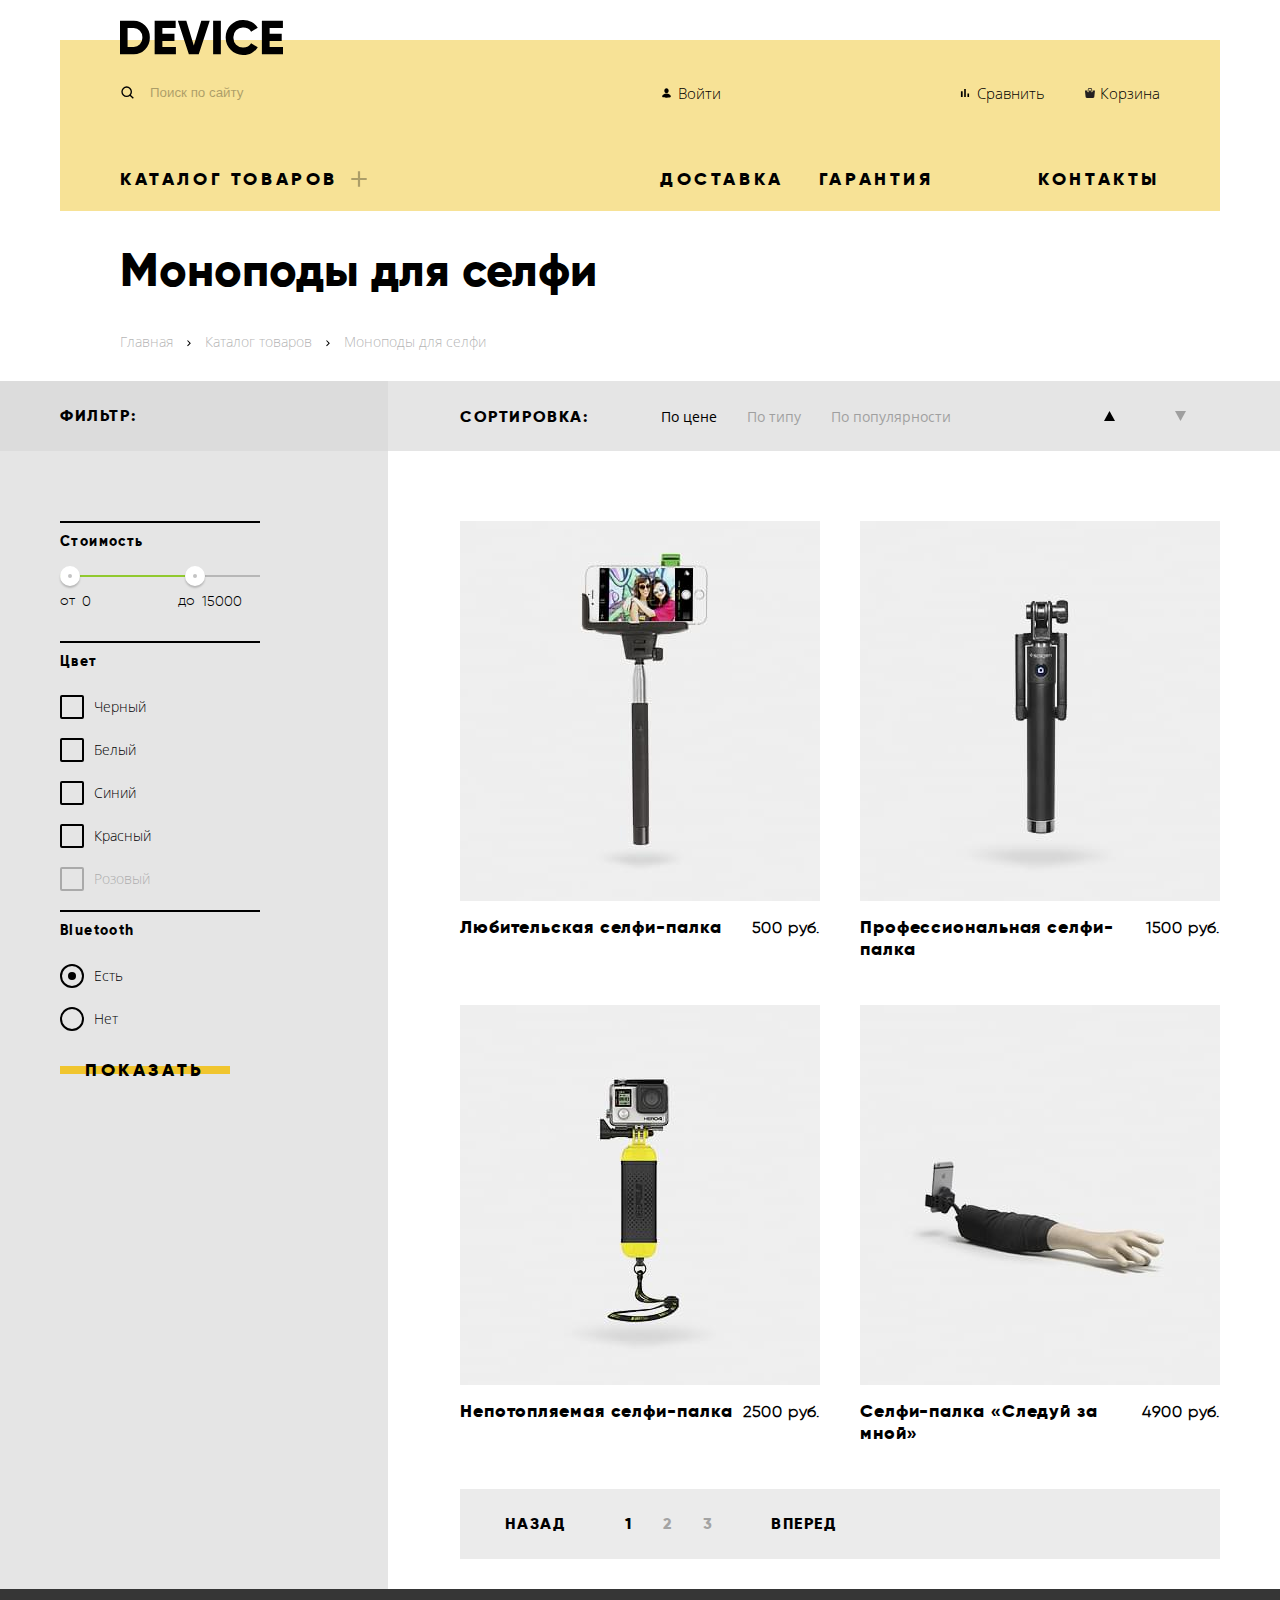
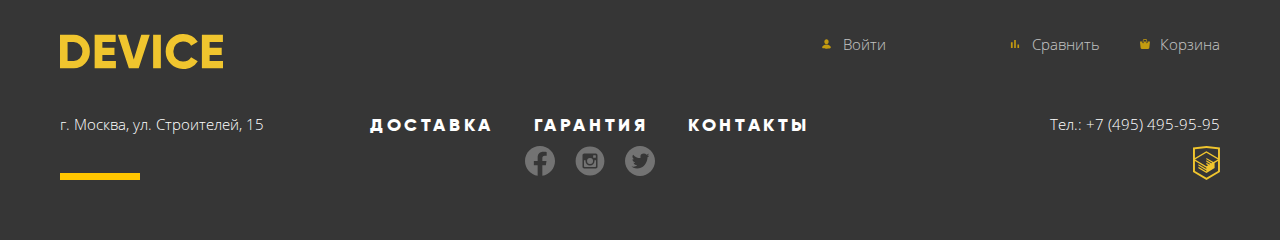
==== commit 18bd4af9: "amends task 10" ====
--- a/catalog.html
+++ b/catalog.html
@@ -107,15 +107,15 @@
         <form action="https://echo.htmlacademy.ru/" method="post">
           <fieldset>
             <legend>Стоимость</legend>
-            <div class="range-filter">
-              <div class="range-controls">
+            <div class="filter-range">
+              <div class="filter-range-controls">
                 <div class="scale">
                   <div class="bar"></div>
                 </div>
                 <div class="toggle toggle-min" tabindex="0"></div>
                 <div class="toggle toggle-max" tabindex="0"></div>
               </div>
-              <div class="price-controls">
+              <div class="filter-price-controls">
                 <label class="min-price">от
                   <input type="number" name="min-price" value="0" step="100">
                 </label>
@@ -127,23 +127,41 @@
           </fieldset>
           <fieldset>
             <legend>Цвет</legend>
-            <label>
-              <input id="black" type="checkbox" name="color" value="black">Черный</label>
-            <label>
-              <input id="white" type="checkbox" name="color" value="white">Белый</label>
-            <label>
-              <input id="blue" type="checkbox" name="color" value="blue">Синий</label>
-            <label>
-              <input id="red" type="checkbox" name="color" value="red" disabled>Красный</label>
-            <label>
-              <input id="pink" type="checkbox" name="color" value="pink">Розовый</label>
+            <ul>
+              <li class="filter-option filter-checkbox">
+                <input class="visually-hidden" id="filter-black" type="checkbox" name="color" value="black">
+                <label for="filter-black">Черный</label>
+              </li>
+              <li class="filter-option filter-checkbox">
+                <input class="visually-hidden" id="filter-white" type="checkbox" name="color" value="white">
+                <label for="filter-white">Белый</label>
+              </li>
+              <li class="filter-option filter-checkbox">
+                <input class="visually-hidden" id="filter-blue" type="checkbox" name="color" value="blue">
+                <label for="filter-blue">Синий</label>
+              </li>
+              <li class="filter-option filter-checkbox">
+                <input class="visually-hidden" id="filter-red" type="checkbox" name="color" value="red">
+                <label for="filter-red">Красный</label>
+              </li>
+              <li class="filter-option filter-checkbox">
+                <input class="visually-hidden" id="filter-pink" type="checkbox" name="color" value="pink" disabled>
+                <label for="filter-pink">Розовый</label>
+              </li>
+            </ul>
           </fieldset>
           <fieldset>
             <legend>Bluetooth</legend>
-            <label>
-              <input id="bluetoothTrue" type="radio" name="bluetooth" value="true" checked>Есть</label>
-            <label>
-              <input id="bluetoothFalse" type="radio" name="bluetooth" value="false">Нет</label>
+            <ul>
+              <li class="filter-option filter-radio">
+                <input class="visually-hidden" id="bluetoothTrue" type="radio" name="bluetooth" value="true" checked>
+                <label for="bluetoothTrue">Есть</label>
+              </li>
+              <li class="filter-option filter-radio">
+                <input class="visually-hidden" id="bluetoothFalse" type="radio" name="bluetooth" value="false">
+                <label for="bluetoothFalse">Нет</label>
+              </li>
+            </ul>
           </fieldset>
           <button class="button" type="submit">Показать</button>
         </form>
@@ -216,7 +234,7 @@
           </div>
         </div>
         <ul class="pagination">
-          <li class="prev">
+          <li class="pagination-prev">
             <a href="#">Назад</a>
           </li>
           <li>
@@ -228,7 +246,7 @@
           <li>
             <a href="#">3</a>
           </li>
-          <li class="next">
+          <li class="pagination-next">
             <a href="#">Вперед</a>
           </li>
         </ul>
--- a/css/styles.css
+++ b/css/styles.css
@@ -54,6 +54,7 @@
   --basic-disabled-grey: #a6a6a6;
   --basic-grey-light: #e5e5e5;
   --filter-grey: #dcdcdc;
+  --filter-toggle-grey: #c4c4c4;
   --special-yellow: #f7e296;
   --special-yellow-dark: #f0c52e;
   --special-yellow-decor: #ffc600;
@@ -63,6 +64,7 @@
   --error-pink: #f6dada;
   --basic-white-opacity: rgba(255, 255, 255, 0.3);
   --basic-black-opacity: rgba(0, 0, 0, 0.3);
+  --basic-black-opacity-02: rgba(0, 0, 0, 0.2);
 }
 
 /* Global */
@@ -85,8 +87,8 @@
 }
 
 .wrapper {
-  width: 1240px;
-  padding: 0 40px;
+  width: 1200px;
+  padding: 0 20px;
   margin: 0 auto;
 }
 
@@ -841,8 +843,28 @@
   margin-right: 30px;
 }
 
-.sort .sort-asc a,
-.sort .sort-desc a {
+.sort a {
+  font-family: "Open Sans", "Tahoma", sans-serif;
+  font-weight: normal;
+  font-style: normal;
+  font-size: 14px;
+  color: var(--basic-black);
+  line-height: 19px;
+  opacity: 0.3;
+}
+
+.sort a:hover,
+.sort a:focus {
+  opacity: 0.6;
+}
+
+.sort a.active,
+.sort a:active {
+  opacity: 1;
+}
+
+.sort-asc a,
+.sort-desc a {
   display: block;
   width: 18px;
   height: 18px;
@@ -852,42 +874,22 @@
   background-size: contain;
 }
 
-.sort .sort-asc {
+.sort-asc {
   margin-left: auto;
   margin-right: 0;
 }
 
-.sort .sort-asc a {
+.sort-asc a {
   background-image: url("../img/icon-up-dir.svg");
 }
 
-.sort .sort-desc {
+.sort-desc {
   margin-left: 23px;
   margin-right: 0;
 }
 
-.sort .sort-desc a {
+.sort-desc a {
   background-image: url("../img/icon-down-dir.svg");
-}
-
-.sort a {
-  font-family: "Open Sans", "Tahoma", sans-serif;
-  font-weight: normal;
-  font-style: normal;
-  font-size: 14px;
-  color: var(--basic-black);
-  line-height: 19px;
-  opacity: 0.3;
-}
-
-.sort a:hover,
-.sort a:focus {
-  opacity: 0.6;
-}
-
-.sort a.active,
-.sort a:active {
-  opacity: 1;
 }
 
 /* Pagination */
@@ -927,14 +929,14 @@
   margin: 0 15px;
 }
 
-.pagination .next,
-.pagination .prev {
+.pagination-next,
+.pagination-prev {
   height: 70px;
   width: 120px;
 }
 
-.pagination .next a,
-.pagination .prev a {
+.pagination-next a,
+.pagination-prev a {
   opacity: 1;
   margin: auto;
   height: 100%;
@@ -943,24 +945,24 @@
   justify-content: center;
 }
 
-.pagination .next:hover,
-.pagination .next:focus,
-.pagination .prev:hover,
-.pagination .prev:focus {
+.pagination-next:hover,
+.pagination-next:focus,
+.pagination-prev:hover,
+.pagination-prev:focus {
   background: var(--hover-pagination-grey);
 }
 
-.pagination .next:active a,
-.pagination .prev:active a {
-  opacity: 0.3;
-}
-
-.pagination .next {
+.pagination-next:active a,
+.pagination-prev:active a {
+  opacity: 0.3;
+}
+
+.pagination-next {
   margin-left: auto;
   margin-right: 0;
 }
 
-.pagination .prev {
+.pagination-prev {
   margin-right: auto;
   margin-left: 0;
 }
@@ -991,7 +993,7 @@
   width: 100%;
   border-top: 2px solid var(--basic-black);
   padding: 10px 0;
-  margin: 0;
+  margin: 0 0 15px 0;
 }
 
 .filter fieldset {
@@ -1007,6 +1009,186 @@
 
 .filter input[attr="disabled"] {
   color: var(--basic-disabled-grey);
+}
+
+.filter .input-group {
+  display: flex;
+  align-items: center;
+}
+
+.filter ul {
+  padding: 0;
+  margin: 0;
+  list-style: none;
+  line-height: 19px;
+}
+
+.filter-option {
+  position: relative;
+  margin-bottom: 19px;
+}
+
+.filter-option label {
+  display: flex;
+  align-items: center;
+  cursor: pointer;
+  user-select: none;
+}
+
+.filter-checkbox input + label::before {
+  content: "";
+  margin-right: 10px;
+  width: 24px;
+  height: 24px;
+  border: 2px solid var(--basic-black);
+  border-radius: 2px;
+}
+
+.filter-checkbox input:hover + label {
+  opacity: 0.6;
+}
+
+.filter-checkbox input:focus + label::before {
+  box-shadow: 2px 2px 2px 1px var(--special-yellow-decor);
+}
+
+.filter-checkbox input:active + label {
+  opacity: 1;
+}
+
+.filter-checkbox input:active + label::after {
+  content: "";
+  position: absolute;
+  left: 5px;
+  top: 7px;
+  width: 14px;
+  height: 11px;
+  background-image: url("../img/icon-tick.svg");
+  background-repeat: no-repeat;
+  background-position: 0 0;
+}
+
+.filter-checkbox input:checked + label::after {
+  content: "";
+  position: absolute;
+  left: 5px;
+  top: 7px;
+  width: 14px;
+  height: 11px;
+  background-image: url("../img/icon-tick.svg");
+  background-repeat: no-repeat;
+  background-position: 0 0;
+}
+
+.filter-checkbox input:checked:active + label::after {
+  display: none;
+}
+
+.filter-checkbox input:disabled + label {
+  opacity: 0.25;
+}
+
+.filter-checkbox input:disabled:active + label::after {
+  display: none;
+}
+
+.filter-radio input + label::before {
+  content: "";
+  width: 24px;
+  height: 24px;
+  margin-right: 10px;
+  border: 2px solid var(--basic-black);
+  border-radius: 50%;
+}
+
+.filter-radio input:hover + label {
+  opacity: 0.6;
+}
+
+.filter-radio input:focus + label::before {
+  box-shadow: 2px 2px 2px 1px var(--special-yellow-decor);
+}
+
+.filter-radio input:checked + label::after {
+  content: "";
+  position: absolute;
+  top: 8px;
+  left: 8px;
+  width: 8px;
+  height: 8px;
+  background-color: var(--basic-black);
+  border-radius: 50%;
+}
+
+.filter-radio input:disabled + label {
+  opacity: 0.25;
+}
+
+.filter-range {
+  width: 200px;
+  margin-bottom: 30px;
+}
+
+.filter-range-controls {
+  position: relative;
+  margin-bottom: 15px;
+  border-radius: 5px;
+}
+
+.filter-range-controls .scale {
+  height: 2px;
+  background: var(--basic-black-opacity-02);
+}
+
+.filter-range-controls .bar {
+  width: 70%;
+  height: 2px;
+  background: var(--special-green);
+}
+
+.filter-range-controls .toggle {
+  position: absolute;
+  top: -9px;
+  left: 0;
+  width: 20px;
+  height: 20px;
+  padding: 0;
+  border: 8px solid var(--basic-white);
+  background-color: var(--filter-toggle-grey);
+  border-radius: 50%;
+  box-shadow: 0 2px 2px var(--basic-black-opacity-02);
+  cursor: pointer;
+}
+
+.filter-range-controls .toggle-min {
+  left: 0;
+}
+
+.filter-range-controls .toggle-max {
+  left: 125px;
+}
+
+.filter-price-controls {
+  display: flex;
+  justify-content: space-between;
+}
+
+.filter-price-controls label {
+  display: flex;
+  font-family: "Gilroy Light", "Tahoma", sans-serif;
+  font-size: 14px;
+  line-height: 17px;
+}
+
+.filter-price-controls input {
+  font-size: inherit;
+  font-family: inherit;
+  line-height: inherit;
+  width: 60px;
+  margin-left: 5px;
+  text-align: left;
+  border: none;
+  background: none;
 }
 
 /* Slider */
@@ -1049,25 +1231,25 @@
   border-collapse: collapse;
 }
 
-.slider-table tbody {
+.slider-table-body {
   font-family: "Gilroy Light", "Tahoma", sans-serif;
   font-size: 36px;
   line-height: 43px;
   letter-spacing: 0.1em;
 }
 
-.slider-table tbody td {
+.slider-table-body td {
   padding: 5px 0;
 }
 
-.slider-table tfoot {
+.slider-table-foot {
   font-family: "Gilroy Light", "Tahoma", sans-serif;
   font-size: 13px;
   line-height: 16px;
   letter-spacing: 0.1em;
 }
 
-.slider-table tfoot td {
+.slider-table-foot td {
   padding: 10px 0;
 }
 
@@ -1336,16 +1518,16 @@
   margin-right: 0;
 }
 
-.logo-block li img {
-  filter: grayscale(100%);
-  opacity: 0.3;
-}
-
 .logo-block li:hover img {
   filter: grayscale(0);
   opacity: 1;
 }
 
+.logo-block img {
+  filter: grayscale(100%);
+  opacity: 0.3;
+}
+
 .contact-form-popup {
   display: none;
 }
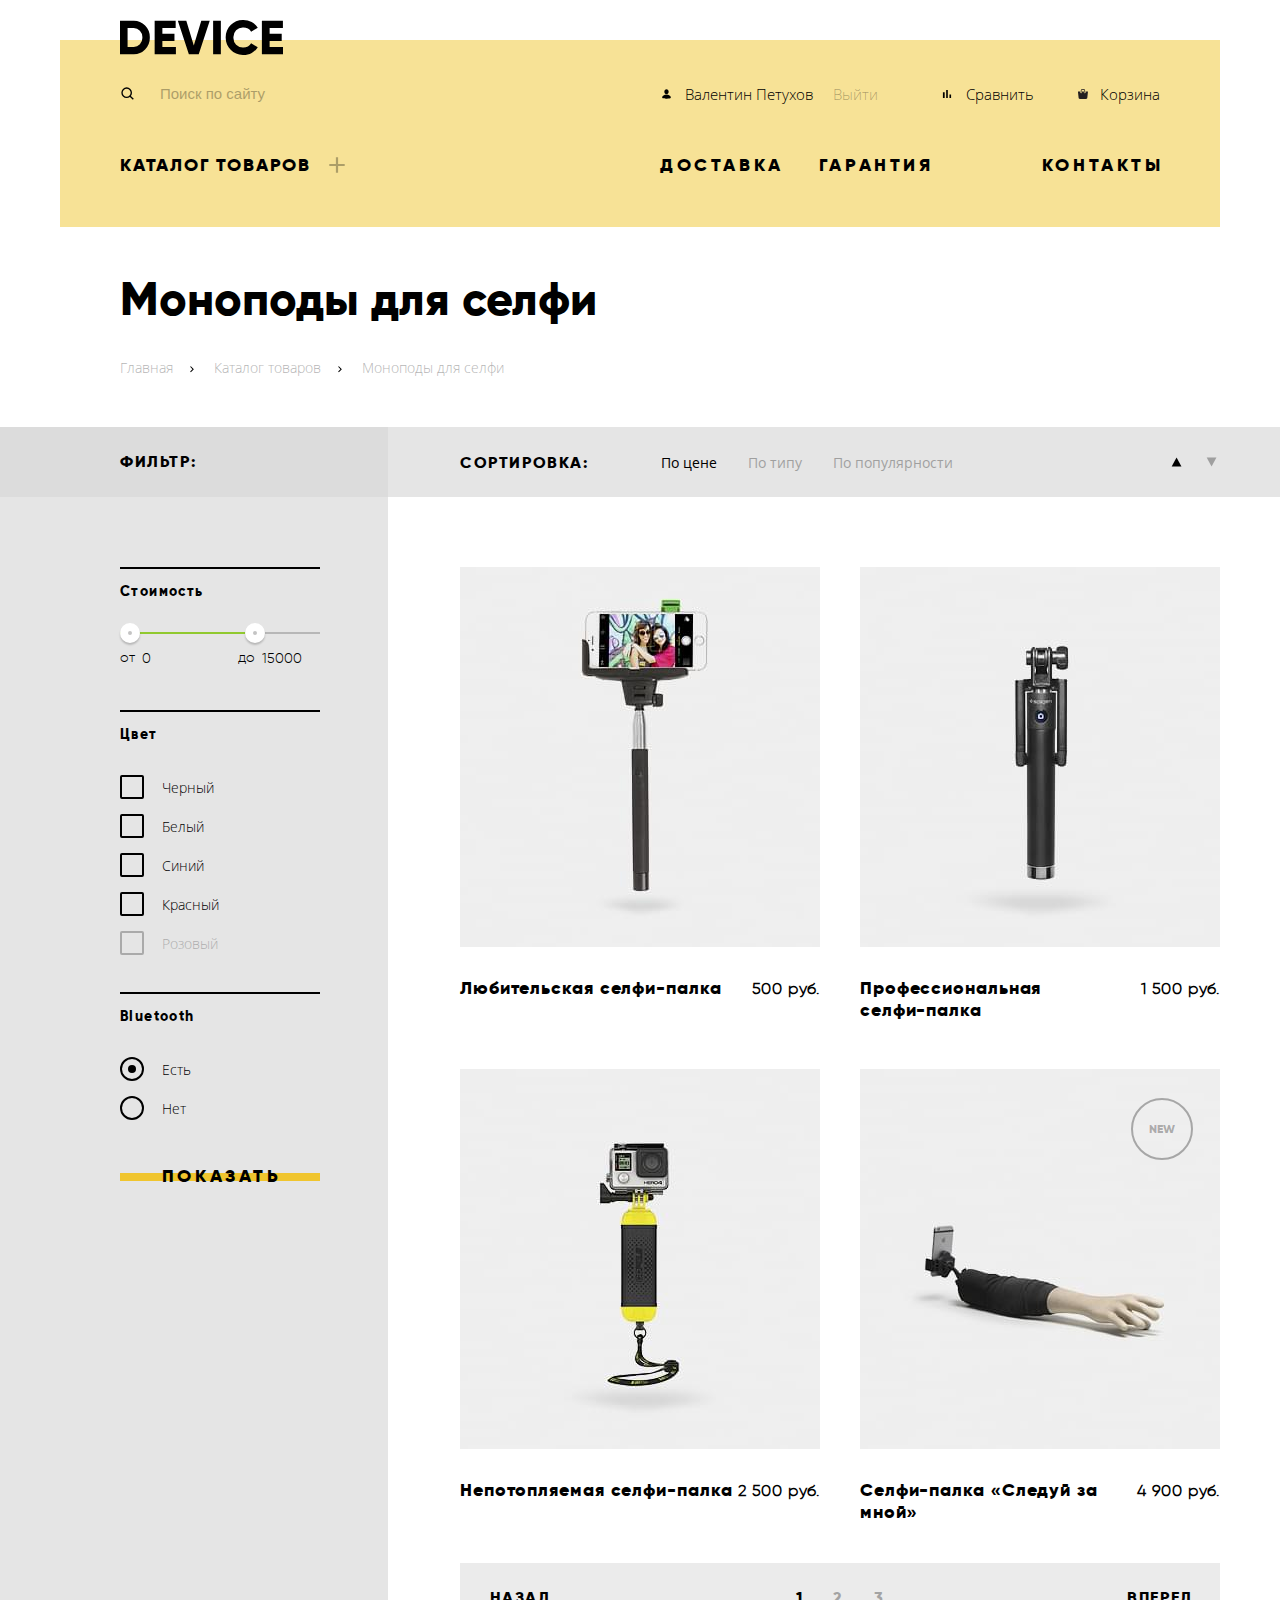
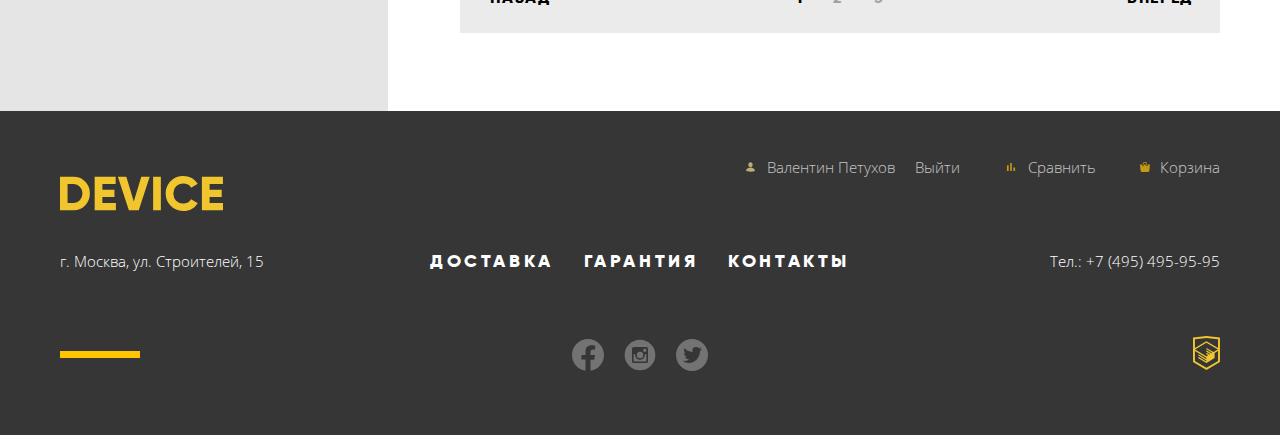
==== commit 630d2118: "finish" ====
--- a/catalog.html
+++ b/catalog.html
@@ -25,22 +25,23 @@
           </div>
           <ul>
             <li>
-              <a class="link link-enter" href="#">
-                <img src="img/icon-user.svg" width="13" height="14" alt=""> Войти</a>
-            </li>
-            <li>
-              <a class="link link-compare" href="#">
+              <a class="navbar-link link-enter" href="#">
+                <img src="img/icon-user.svg" width="13" height="14" alt=""> Валентин Петухов</a>
+              <a class="link link-exit" href="#">Выйти</a>
+            </li>
+            <li>
+              <a class="navbar-link link-compare" href="#">
                 <img src="img/icon-chart.svg" width="14" height="14" alt=""> Сравнить</a>
             </li>
             <li>
-              <a class="link link-cart" href="#">
+              <a class="navbar-link link-cart" href="#">
                 <img src="img/icon-cart.svg" width="10" height="10" alt=""> Корзина</a>
             </li>
           </ul>
         </div>
         <nav class="main-navigation">
-          <div class="main-navigation-catalog">Каталог товаров<button type="button">
-              <img src="img/icon-plus.svg" alt="Раскрыть меню «Каталог товаров»">
+          <div class="main-navigation-catalog">Каталог товаров<button class="main-navigation-open" type="button" aria-label="Раскрыть меню «Каталог товаров»">
+              <img src="img/icon-plus.svg" alt="">
             </button>
           </div>
           <ul class="main-navigation-base">
@@ -188,48 +189,49 @@
           </ul>
         </div>
         <div class="catalog-list">
-          <div class="catalog-item">
+          <div class="catalog-item" tabindex="0">
             <div class="catalog-item-image-box">
               <img class="catalog-item-image" src="img/item-1.jpg" alt="Любительская селфи-палка" width="360" height="380">
               <div class="catalog-item-overlay">
-                <button class="button">В корзину</button>
-                <button class="button-compare">Добавить к сравнению</button>
+                <button class="button" type="button">В корзину</button>
+                <button class="button-compare" type="button">Добавить к сравнению</button>
               </div>
             </div>
             <div class="catalog-item-title">Любительская селфи-палка<div class="catalog-item-price">500 руб.</div>
             </div>
           </div>
-          <div class="catalog-item">
+          <div class="catalog-item" tabindex="0">
             <div class="catalog-item-image-box">
               <img class="catalog-item-image" src="img/item-2.jpg" alt="Профессиональная селфи-палка" width="360" height="380">
               <div class="catalog-item-overlay">
-                <button class="button">В корзину</button>
-                <button class="button-compare">Добавить к сравнению</button>
-              </div>
-            </div>
-            <div class="catalog-item-title">Профессиональная селфи-палка<div class="catalog-item-price">1500 руб.</div>
-            </div>
-          </div>
-          <div class="catalog-item">
+                <button class="button" type="button">В корзину</button>
+                <button class="button-compare" type="button">Добавить к сравнению</button>
+              </div>
+            </div>
+            <div class="catalog-item-title">Профессиональная
+              <br> селфи-палка<div class="catalog-item-price">1 500 руб.</div>
+            </div>
+          </div>
+          <div class="catalog-item" tabindex="0">
             <div class="catalog-item-image-box">
               <img class="catalog-item-image" src="img/item-3.jpg" alt="Непотопляемая селфи-палка" width="360" height="380">
               <div class="catalog-item-overlay">
-                <button class="button">В корзину</button>
-                <button class="button-compare">Добавить к сравнению</button>
-              </div>
-            </div>
-            <div class="catalog-item-title">Непотопляемая селфи-палка<div class="catalog-item-price">2500 руб.</div>
-            </div>
-          </div>
-          <div class="catalog-item">
+                <button class="button" type="button">В корзину</button>
+                <button class="button-compare" type="button">Добавить к сравнению</button>
+              </div>
+            </div>
+            <div class="catalog-item-title">Непотопляемая селфи-палка<div class="catalog-item-price">2 500 руб.</div>
+            </div>
+          </div>
+          <div class="catalog-item catalog-item-new" tabindex="0">
             <div class="catalog-item-image-box">
-              <img class="catalog-item-image" src="img/item-4.jpg" alt="Селфи-палка &amp;laquo;Следуй за мной&amp;raquo;" width="360" height="380">
+              <img class="catalog-item-image" src="img/item-4.jpg" alt="Селфи-палка «Следуй за мной»" width="360" height="380">
               <div class="catalog-item-overlay">
-                <button class="button">В корзину</button>
-                <button class="button-compare">Добавить к сравнению</button>
-              </div>
-            </div>
-            <div class="catalog-item-title">Селфи-палка &laquo;Следуй за мной&raquo;<div class="catalog-item-price">4900 руб.</div>
+                <button class="button" type="button">В корзину</button>
+                <button class="button-compare" type="button">Добавить к сравнению</button>
+              </div>
+            </div>
+            <div class="catalog-item-title">Селфи-палка &laquo;Следуй за мной&raquo;<div class="catalog-item-price">4 900 руб.</div>
             </div>
           </div>
         </div>
@@ -256,9 +258,11 @@
   <footer class="main-footer">
     <div class="wrapper">
       <div class="inner-footer">
-        <a class="logo-link" href="./">
-          <img src="img/logo-color.svg" width="163" height="35" alt="Девайс">
-        </a>
+        <div class="footer-logo-block">
+          <a class="logo-link" href="./">
+            <img src="img/logo-color.svg" width="163" height="35" alt="Девайс">
+          </a>
+        </div>
         <address>г. Москва, ул. Строителей, 15</address>
         <ul class="footer-menu">
           <li>
@@ -274,53 +278,52 @@
         <ul class="socials">
           <li>
             <a href="#">
-              <img src="img/icon-facebook.svg" alt="Facebook" width="30" height="30">
+              <img src="img/icon-facebook.svg" alt="Facebook" width="32" height="32">
             </a>
           </li>
           <li>
             <a href="#">
-              <img src="img/icon-instagram.svg" alt="Instagram" width="30" height="30">
+              <img src="img/icon-instagram.svg" alt="Instagram" width="32" height="32">
             </a>
           </li>
           <li>
             <a href="#">
-              <img src="img/icon-twitter.svg" alt="Twitter" width="30" height="30">
-            </a>
-          </li>
-        </ul>
-        <div class="navbar navbar-footer">
-          <ul>
-            <li>
-              <a class="link link-enter" href="#">
-                <svg width="13" height="14" viewBox="0 0 13 14" fill="none" xmlns="http://www.w3.org/2000/svg">
-                  <path d="M6.49996 2.33334C7.69704 2.33334 8.66663 3.37751 8.66663 4.66668C8.66663 5.95584 7.69704 7.00001 6.49996 7.00001C5.30288 7.00001 4.33329 5.95584 4.33329 4.66668C4.33329 3.37751 5.30288 2.33334 6.49996 2.33334ZM6.49996 11.6667C6.49996 11.6667 10.8333 11.6667 10.8333 10.5C10.8333 9.10001 8.72079 7.58334 6.49996 7.58334C4.27913 7.58334 2.16663 9.10001 2.16663 10.5C2.16663 11.6667 6.49996 11.6667 6.49996 11.6667Z" fill="#ffc600" />
-                </svg>Войти
-              </a>
-            </li>
-            <li>
-              <a class="link link-compare" href="#">
-                <svg width="14" height="14" viewBox="0 0 14 14" fill="none" xmlns="http://www.w3.org/2000/svg">
-                  <path d="M2.91663 5.36666H4.66663V11.0833H2.91663V5.36666ZM6.18329 2.91666H7.81663V11.0833H6.18329V2.91666ZM9.44996 7.58332H11.0833V11.0833H9.44996V7.58332Z" fill="#ffc600" />
-                </svg>Сравнить
-              </a>
-            </li>
-            <li>
-              <a class="link link-cart" href="#">
-                <svg width="10" height="10" viewBox="0 0 10 10" fill="none" xmlns="http://www.w3.org/2000/svg">
-                  <g clip-path="url(#clip0)">
-                    <path d="M9.86215 2.5217C9.79278 2.43991 9.69341 2.39316 9.58927 2.39316H7.65774V3.4188C7.65774 3.89008 7.25359 4.2735 6.75684 4.2735C6.26008 4.2735 5.85593 3.89008 5.85593 3.4188V2.39316H4.05413V3.4188C4.05413 3.89008 3.64999 4.2735 3.15323 4.2735C2.65648 4.2735 2.25233 3.89008 2.25233 3.4188V2.39316H0.32089C0.216656 2.39316 0.117286 2.43991 0.0479169 2.5217C-0.0215425 2.6035 -0.0544254 2.71256 -0.0425335 2.82145L0.605665 8.78461C0.617737 9.45692 1.14179 9.99999 1.78431 9.99999H8.12584C8.76828 9.99999 9.29233 9.45692 9.30449 8.78452L9.95269 2.82136C9.96449 2.71256 9.93161 2.6035 9.86215 2.5217Z" fill="#ffc600" />
-                    <path d="M3.15333 3.76068C3.35207 3.76068 3.51369 3.60735 3.51369 3.4188V1.53846C3.51369 1.01051 4.07486 0.683761 4.59477 0.683761H5.49567C6.04288 0.683761 6.39657 1.01923 6.39657 1.53846V3.4188C6.39657 3.60735 6.55829 3.76068 6.75693 3.76068C6.95558 3.76068 7.11729 3.60735 7.11729 3.4188V1.53846C7.11729 0.647009 6.43531 0 5.49567 0H4.59477C3.60126 0 2.79297 0.690171 2.79297 1.53846V3.4188C2.79297 3.60735 2.95459 3.76068 3.15333 3.76068Z" fill="#ffc600" />
-                  </g>
-                  <defs>
-                    <clipPath id="clip0">
-                      <path d="M0 0H10V10H0V0Z" fill="white" />
-                    </clipPath>
-                  </defs>
-                </svg>Корзина
-              </a>
-            </li>
-          </ul>
-        </div>
+              <img src="img/icon-twitter.svg" alt="Twitter" width="32" height="32">
+            </a>
+          </li>
+        </ul>
+        <ul class="navbar navbar-footer">
+          <li>
+            <a class="link link-enter link-logged" href="#">
+              <svg width="13" height="14" viewBox="0 0 13 14" fill="none" xmlns="http://www.w3.org/2000/svg">
+                <path d="M6.49996 2.33334C7.69704 2.33334 8.66663 3.37751 8.66663 4.66668C8.66663 5.95584 7.69704 7.00001 6.49996 7.00001C5.30288 7.00001 4.33329 5.95584 4.33329 4.66668C4.33329 3.37751 5.30288 2.33334 6.49996 2.33334ZM6.49996 11.6667C6.49996 11.6667 10.8333 11.6667 10.8333 10.5C10.8333 9.10001 8.72079 7.58334 6.49996 7.58334C4.27913 7.58334 2.16663 9.10001 2.16663 10.5C2.16663 11.6667 6.49996 11.6667 6.49996 11.6667Z" fill="#ffc600" />
+              </svg>Валентин Петухов
+            </a>
+            <a class="link link-exit" href="#">Выйти</a>
+          </li>
+          <li>
+            <a class="link link-compare" href="#">
+              <svg width="14" height="14" viewBox="0 0 14 14" fill="none" xmlns="http://www.w3.org/2000/svg">
+                <path d="M2.91663 5.36666H4.66663V11.0833H2.91663V5.36666ZM6.18329 2.91666H7.81663V11.0833H6.18329V2.91666ZM9.44996 7.58332H11.0833V11.0833H9.44996V7.58332Z" fill="#ffc600" />
+              </svg>Сравнить
+            </a>
+          </li>
+          <li>
+            <a class="link link-cart" href="#">
+              <svg width="10" height="10" viewBox="0 0 10 10" fill="none" xmlns="http://www.w3.org/2000/svg">
+                <g clip-path="url(#clip0)">
+                  <path d="M9.86215 2.5217C9.79278 2.43991 9.69341 2.39316 9.58927 2.39316H7.65774V3.4188C7.65774 3.89008 7.25359 4.2735 6.75684 4.2735C6.26008 4.2735 5.85593 3.89008 5.85593 3.4188V2.39316H4.05413V3.4188C4.05413 3.89008 3.64999 4.2735 3.15323 4.2735C2.65648 4.2735 2.25233 3.89008 2.25233 3.4188V2.39316H0.32089C0.216656 2.39316 0.117286 2.43991 0.0479169 2.5217C-0.0215425 2.6035 -0.0544254 2.71256 -0.0425335 2.82145L0.605665 8.78461C0.617737 9.45692 1.14179 9.99999 1.78431 9.99999H8.12584C8.76828 9.99999 9.29233 9.45692 9.30449 8.78452L9.95269 2.82136C9.96449 2.71256 9.93161 2.6035 9.86215 2.5217Z" fill="#ffc600" />
+                  <path d="M3.15333 3.76068C3.35207 3.76068 3.51369 3.60735 3.51369 3.4188V1.53846C3.51369 1.01051 4.07486 0.683761 4.59477 0.683761H5.49567C6.04288 0.683761 6.39657 1.01923 6.39657 1.53846V3.4188C6.39657 3.60735 6.55829 3.76068 6.75693 3.76068C6.95558 3.76068 7.11729 3.60735 7.11729 3.4188V1.53846C7.11729 0.647009 6.43531 0 5.49567 0H4.59477C3.60126 0 2.79297 0.690171 2.79297 1.53846V3.4188C2.79297 3.60735 2.95459 3.76068 3.15333 3.76068Z" fill="#ffc600" />
+                </g>
+                <defs>
+                  <clipPath id="clip0">
+                    <path d="M0 0H10V10H0V0Z" fill="white" />
+                  </clipPath>
+                </defs>
+              </svg>Корзина
+            </a>
+          </li>
+        </ul>
         <p class="footer-phone">Тел.: <a href="tel:+74954959595">+7 (495) 495-95-95</a>
         </p>
         <div class="copyright">
@@ -331,6 +334,7 @@
       </div>
     </div>
   </footer>
+  <script src="js/main.js"></script>
 </body>
 
 </html>
--- a/css/styles.css
+++ b/css/styles.css
@@ -12,6 +12,13 @@
   font-style: normal;
   font-weight: 400;
   src: local("Open Sans Regular"), local("OpenSans-Regular"), url("../fonts/open-sans-v17-latin_cyrillic-ext_cyrillic-regular.woff2") format("woff2"), url("../fonts/open-sans-v17-latin_cyrillic-ext_cyrillic-regular.woff") format("woff");
+}
+
+@font-face {
+  font-family: "Gilroy Regular";
+  font-style: normal;
+  font-weight: normal;
+  src: local("Gilroy Regular"), url("../fonts/gilroyregular.woff2") format("woff2"), url("../fonts/gilroyregular.woff") format("woff");
 }
 
 @font-face {
@@ -65,6 +72,10 @@
   --basic-white-opacity: rgba(255, 255, 255, 0.3);
   --basic-black-opacity: rgba(0, 0, 0, 0.3);
   --basic-black-opacity-02: rgba(0, 0, 0, 0.2);
+  --modal-shadow: rgba(0, 0, 0, 0.15);
+  --contact-form-input: #f2f2f2;
+  --contact-form-input-hover: #eaeaea;
+  --catalog-overlay: rgba(238, 238, 238, 0.7);
 }
 
 /* Global */
@@ -133,7 +144,9 @@
   background: none;
   border: none;
   cursor: pointer;
-  padding: 9px 25px;
+  padding: 8px 14px 10px 14px;
+  text-align: center;
+  text-indent: 0.2em;
   position: relative;
   min-width: 160px;
   z-index: 0;
@@ -151,11 +164,13 @@
   height: 8px;
   width: 100%;
   z-index: -1;
-}
-
-.button:hover,
-.button:focus {
-  background-color: var(--special-yellow-dark);
+  transition: 0.3s;
+}
+
+.button:hover::after,
+.button:focus::after {
+  height: 100%;
+  transition: 0.3s;
 }
 
 .button:active {
@@ -174,14 +189,17 @@
   display: inline-block;
   vertical-align: middle;
   margin-top: -30px;
+  transition: 0.3s;
 }
 
 .main-header .logo-link:hover,
 .main-header .logo-link:focus {
+  transition: 0.3s;
   opacity: 0.6;
 }
 
 .main-header .logo-link:active {
+  transition: 0.3s;
   opacity: 0.3;
 }
 
@@ -191,25 +209,30 @@
   font-size: 18px;
   line-height: 22px;
   text-transform: uppercase;
-  letter-spacing: 0.2em;
+  letter-spacing: 0.1em;
   display: flex;
   justify-content: space-between;
   align-items: flex-start;
   flex-wrap: wrap;
-  margin-bottom: 20px;
+  margin-bottom: 30px;
+  padding-bottom: 20px;
+  position: relative;
 }
 
 .main-navigation a {
   color: var(--basic-black);
+  transition: 0.3s;
 }
 
 .main-navigation a:hover,
 .main-navigation a:focus {
   opacity: 0.6;
+  transition: 0.3s;
 }
 
 .main-navigation a:active {
   opacity: 0.3;
+  transition: 0.3s;
 }
 
 .main-navigation-base {
@@ -223,11 +246,12 @@
 
 .main-navigation-base li {
   margin-right: 35px;
+  letter-spacing: 0.2em;
 }
 
 .main-navigation-base li:last-child {
   margin-left: auto;
-  margin-right: 0;
+  margin-right: -0.2em;
 }
 
 .main-navigation-catalog {
@@ -244,23 +268,35 @@
   background: none;
   border: none;
   cursor: pointer;
-  margin-left: 10px;
+  margin-left: 15px;
 }
 
 .main-navigation-submenu {
-  margin-top: 10px;
-  width: 100%;
+  position: absolute;
+  z-index: 20;
+  top: 41px;
+  background: var(--special-yellow);
+  width: 1160px;
+  left: -60px;
+  padding: 0 60px 9px;
+  overflow: hidden;
   display: none;
+  flex-wrap: wrap;
+  transition: max-height 0.25s ease-out;
 }
 
 .main-navigation-submenu ul {
   padding: 0;
-  margin: 0 60px 0 0;
+  margin: 10px 63px 18px 0;
   list-style: none;
 }
 
+.main-navigation-submenu ul:nth-child(5) {
+  margin-right: 0;
+}
+
 .main-navigation-submenu li {
-  margin-bottom: 20px;
+  margin-bottom: 14px;
 }
 
 .main-navigation-submenu a {
@@ -273,25 +309,31 @@
   letter-spacing: normal;
 }
 
+.main-navigation-submenu.open {
+  display: flex;
+}
+
 .navbar {
   line-height: 20px;
   display: flex;
   justify-content: space-between;
-  margin-bottom: 50px;
+  margin-bottom: 34px;
 }
 
 .navbar ul {
   padding: 0;
-  margin: 0;
+  margin: 0 0 0 auto;
   list-style: none;
   width: 500px;
   display: flex;
+  flex-wrap: wrap;
   justify-content: space-between;
   align-items: center;
 }
 
 .navbar li {
-  margin-left: 40px;
+  display: flex;
+  margin-left: 44px;
 }
 
 .navbar li:first-child {
@@ -299,24 +341,32 @@
   margin-right: auto;
 }
 
-.navbar a {
+.navbar-link {
   color: var(--basic-black);
   display: flex;
   position: relative;
-}
-
-.navbar a:hover,
-.navbar a:focus {
+  transition: 0.3s;
+}
+
+.navbar-link:hover,
+.navbar-link:focus {
   opacity: 0.6;
-}
-
-.navbar a:active {
+  transition: 0.3s;
+}
+
+.navbar-link:active {
   opacity: 0.3;
-}
-
-.navbar .link img {
+  transition: 0.3s;
+}
+
+.navbar-link img {
   object-fit: contain;
-  margin-right: 5px;
+  margin-right: 12px;
+}
+
+.navbar .link-exit {
+  margin-left: 20px;
+  color: var(--basic-black-opacity);
 }
 
 .navbar-search {
@@ -328,11 +378,6 @@
 
 .navbar-search form {
   display: flex;
-}
-
-.navbar-search input::placeholder {
-  color: var(--basic-black);
-  opacity: 0.3;
 }
 
 .navbar-search label {
@@ -358,7 +403,9 @@
 }
 
 .navbar-search input {
-  padding: 17px 0 18px 30px;
+  padding: 16px 0 16px 40px;
+  font-size: inherit;
+  line-height: inherit;
   border: none;
   background: none;
 }
@@ -370,7 +417,7 @@
 
 .navbar-search input:focus {
   border-bottom: 2px solid var(--basic-black);
-  padding: 15px 0 14px 30px;
+  padding: 16px 0 14px 40px;
   outline: none;
 }
 
@@ -382,6 +429,15 @@
 .navbar-search input:focus + button {
   display: inline-block;
   vertical-align: middle;
+}
+
+.navbar-search input::placeholder {
+  color: var(--basic-black);
+  opacity: 0.3;
+}
+
+.navbar-search input::-webkit-search-cancel-button {
+  margin-right: 10px;
 }
 
 .navbar-search button {
@@ -397,6 +453,7 @@
   background: none;
   padding: 13px 15px;
   cursor: pointer;
+  transition: 0.3s;
 }
 
 .navbar-search button:hover,
@@ -405,6 +462,7 @@
   background: var(--basic-black);
   display: inline-block;
   vertical-align: middle;
+  transition: 0.3s;
 }
 
 .navbar-search button:active {
@@ -412,6 +470,7 @@
   background: var(--basic-black);
   display: inline-block;
   vertical-align: middle;
+  transition: 0.3s;
 }
 
 /* Footer */
@@ -430,21 +489,27 @@
   font-style: inherit;
 }
 
+.main-footer .logo-link {
+  transition: 0.3s;
+}
+
 .main-footer .logo-link:hover,
 .main-footer .logo-link:focus {
+  transition: 0.3s;
   opacity: 0.6;
 }
 
 .main-footer .logo-link:active {
+  transition: 0.3s;
   opacity: 0.3;
 }
 
 .inner-footer {
   width: 100%;
-  margin: 45px 0 60px;
+  margin: 45px 0 7px;
   position: relative;
   display: grid;
-  grid-template-columns: 300px 1fr 400px;
+  grid-template-columns: 300px 1fr 300px;
   gap: 10px;
 }
 
@@ -454,7 +519,7 @@
   width: 80px;
   height: 7px;
   left: 0;
-  bottom: 0;
+  bottom: 70px;
   background: var(--special-yellow-decor);
 }
 
@@ -466,6 +531,7 @@
 .inner-footer address {
   grid-column: 1 / 2;
   grid-row: 2 / 3;
+  margin: auto 0;
 }
 
 .inner-footer .footer-menu {
@@ -479,7 +545,7 @@
 }
 
 .inner-footer .navbar-footer {
-  grid-column: 3 / 4;
+  grid-column: 2 / 4;
   grid-row: 1 / 2;
 }
 
@@ -487,7 +553,7 @@
   grid-column: 3 / 4;
   grid-row: 2 / 3;
   text-align: right;
-  margin: 0;
+  margin: auto 0;
 }
 
 .inner-footer .copyright {
@@ -495,8 +561,13 @@
   grid-row: 3 / 4;
 }
 
+.footer-logo-block {
+  margin-top: 20px;
+  margin-bottom: 25px;
+}
+
 .footer-menu {
-  padding: 0;
+  padding: 0 60px;
   margin: 0;
   list-style: none;
   display: flex;
@@ -517,67 +588,84 @@
 .footer-menu a {
   color: inherit;
   opacity: 1;
+  transition: 0.3s;
 }
 
 .footer-menu a:hover,
 .footer-menu a:focus {
   opacity: 0.6;
+  transition: 0.3s;
 }
 
 .footer-menu a:active {
   opacity: 0.3;
+  transition: 0.3s;
 }
 
 .navbar-footer {
-  line-height: 20px;
+  margin-top: 1px;
+  align-items: flex-start;
+  list-style: none;
+}
+
+.navbar-footer li:first-child {
+  margin-left: auto;
+  margin-right: 0;
 }
 
 .navbar-footer a {
   color: var(--basic-white);
   opacity: 0.7;
+  transition: 0.3s;
+  align-items: center;
+  display: flex;
+}
+
+.navbar-footer a svg {
+  margin-right: 10px;
 }
 
 .navbar-footer a:hover,
 .navbar-footer a:focus {
   opacity: 1;
+  transition: 0.3s;
 }
 
 .navbar-footer a:active {
   opacity: 0.3;
-}
-
-.navbar-footer .link {
-  align-items: center;
-}
-
-.navbar-footer .link svg {
-  margin-right: 10px;
+  transition: 0.3s;
+}
+
+.navbar-footer .link-exit {
+  color: var(--basic-white);
+}
+
+.link-logged path {
+  fill: var(--special-yellow);
 }
 
 .copyright {
-  display: flex;
+  text-align: right;
+  margin: auto 0 auto;
 }
 
 .copyright a {
-  margin-left: auto;
-  margin-top: auto;
+  transition: 0.3s;
 }
 
 .copyright a:hover,
 .copyright a:focus {
   opacity: 0.6;
+  transition: 0.3s;
 }
 
 .copyright a:active {
   opacity: 0.3;
-}
-
-.copyright img {
-  display: block;
+  transition: 0.3s;
 }
 
 .socials {
-  margin: 0;
+  margin: 57px 0;
   padding: 0;
   list-style: none;
   display: flex;
@@ -585,8 +673,8 @@
 }
 
 .socials li {
-  width: 30px;
-  height: 30px;
+  width: 32px;
+  height: 32px;
   margin: 0 10px;
 }
 
@@ -597,15 +685,18 @@
 .socials a {
   opacity: 0.3;
   display: block;
+  transition: 0.3s;
 }
 
 .socials a:hover,
 .socials a:focus {
   opacity: 0.6;
+  transition: 0.3s;
 }
 
 .socials a:active {
   opacity: 0.1;
+  transition: 0.3s;
 }
 
 /* Index page */
@@ -615,7 +706,7 @@
   flex-direction: column;
   align-items: flex-start;
   position: relative;
-  margin-bottom: 60px;
+  margin-bottom: 76px;
 }
 
 .main-section::before {
@@ -628,17 +719,27 @@
   background: var(--basic-black);
 }
 
-.main-section ul {
+.main-section h2 {
+  margin-top: 57px;
+}
+
+.main-section p {
+  margin-bottom: 40px;
+}
+
+.main-section ul,
+.main-section ol {
   font-size: 16px;
   line-height: 28px;
   list-style: none;
   padding: 0;
+  margin: 60px 0;
 }
 
 .main-section li {
   position: relative;
-  padding-left: 30px;
-  margin-bottom: 15px;
+  padding-left: 32px;
+  margin-bottom: 13px;
 }
 
 .main-section li::before {
@@ -660,6 +761,34 @@
 
 .main-section .button {
   margin-top: auto;
+  min-width: 260px;
+}
+
+.main-section-content {
+  margin-bottom: 9px;
+}
+
+.map-small {
+  position: relative;
+}
+
+.map-small:hover .button {
+  display: block;
+}
+
+.map-small .button {
+  display: none;
+  position: absolute;
+  top: 0;
+  bottom: 0;
+  left: 0;
+  right: 0;
+  margin: auto;
+  height: 40px;
+}
+
+.map-small img {
+  display: block;
 }
 
 /* Catalog page */
@@ -668,6 +797,8 @@
   font-weight: bold;
   font-size: 47px;
   line-height: 59px;
+  margin-top: 44px;
+  margin-bottom: 29px;
 }
 
 /* Catalog */
@@ -692,6 +823,7 @@
   width: 832px;
   padding-left: 72px;
   background: linear-gradient(var(--basic-grey-light), var(--basic-grey-light) 70px, var(--basic-white) 70px);
+  margin-bottom: 48px;
 }
 
 .catalog-heading {
@@ -717,8 +849,10 @@
 }
 
 .catalog-item:hover .catalog-item-overlay,
-.catalog-item:focus .catalog-item-overlay {
-  display: flex;
+.catalog-item:focus .catalog-item-overlay,
+.catalog-item:focus-within .catalog-item-overlay {
+  display: flex;
+  transition: 0.3s;
 }
 
 .catalog-item-title {
@@ -730,6 +864,7 @@
   display: flex;
   justify-content: space-between;
   align-items: baseline;
+  margin-bottom: 3px;
 }
 
 .catalog-item-price {
@@ -745,7 +880,7 @@
 .catalog-item-image-box {
   position: relative;
   height: 380px;
-  margin-bottom: 15px;
+  margin-bottom: 30px;
 }
 
 .catalog-item-overlay {
@@ -754,15 +889,65 @@
   height: 100%;
   top: 0;
   left: 0;
+  background: var(--catalog-overlay);
+  transition: 0.3s;
   flex-direction: column;
   align-items: center;
   justify-content: center;
   display: none;
 }
 
+.catalog-item-overlay .button {
+  margin-bottom: 20px;
+}
+
+.catalog-item-overlay .button::after {
+  background-color: var(--special-yellow);
+}
+
+.catalog-item-overlay .button-compare {
+  border: none;
+  background: transparent;
+  font-family: inherit;
+  font-weight: inherit;
+  font-size: inherit;
+  letter-spacing: 0.1em;
+  cursor: pointer;
+  opacity: 0.5;
+}
+
+.catalog-item-overlay .button-compare:hover,
+.catalog-item-overlay .button-compare:focus {
+  opacity: 1;
+}
+
+.catalog-item-overlay .button-compare:active {
+  opacity: 0.2;
+}
+
+.catalog-item-new .catalog-item-image-box::after {
+  content: "New";
+  position: absolute;
+  right: 27px;
+  top: 29px;
+  display: flex;
+  justify-content: center;
+  align-items: center;
+  width: 62px;
+  height: 62px;
+  text-transform: uppercase;
+  font-family: "Gilroy Extra Bold", "Tahoma", sans-serif;
+  font-weight: normal;
+  font-size: 12px;
+  line-height: 15px;
+  color: var(--basic-black-opacity);
+  border: 2px solid var(--basic-black-opacity);
+  border-radius: 50%;
+}
+
 /* Breadcrumbs */
 .breadcrumbs {
-  margin: 0 0 30px 0;
+  margin: 0 0 50px 0;
   padding: 0;
   list-style: none;
   display: flex;
@@ -777,7 +962,7 @@
   content: "";
   width: 12px;
   height: 12px;
-  margin: 4px 10px 0;
+  margin: 4px 16px 0 13px;
   background-image: url("../img/icon-arrow-right.svg");
   background-repeat: no-repeat;
   background-position: center center;
@@ -794,15 +979,18 @@
   line-height: 19px;
   color: inherit;
   opacity: 0.3;
+  transition: 0.3s;
 }
 
 .breadcrumbs a:hover,
 .breadcrumbs a:focus {
   opacity: 0.6;
+  transition: 0.3s;
 }
 
 .breadcrumbs a:active {
   opacity: 0.1;
+  transition: 0.3s;
 }
 
 .breadcrumbs a.current:hover,
@@ -840,7 +1028,7 @@
 }
 
 .sort li {
-  margin-right: 30px;
+  margin-right: 31px;
 }
 
 .sort a {
@@ -851,41 +1039,44 @@
   color: var(--basic-black);
   line-height: 19px;
   opacity: 0.3;
+  transition: 0.3s;
 }
 
 .sort a:hover,
 .sort a:focus {
   opacity: 0.6;
+  transition: 0.3s;
 }
 
 .sort a.active,
 .sort a:active {
   opacity: 1;
+  transition: 0.3s;
+}
+
+.sort .sort-asc {
+  margin-left: auto;
+  margin-right: 0;
+}
+
+.sort .sort-desc {
+  margin-left: 19px;
+  margin-right: 0;
 }
 
 .sort-asc a,
 .sort-desc a {
   display: block;
-  width: 18px;
-  height: 18px;
+  width: 16px;
+  height: 16px;
   cursor: pointer;
   background-repeat: no-repeat;
   background-position: center;
   background-size: contain;
 }
 
-.sort-asc {
-  margin-left: auto;
-  margin-right: 0;
-}
-
 .sort-asc a {
   background-image: url("../img/icon-up-dir.svg");
-}
-
-.sort-desc {
-  margin-left: 23px;
-  margin-right: 0;
 }
 
 .sort-desc a {
@@ -896,7 +1087,7 @@
 .pagination {
   background: var(--pagination-grey);
   list-style: none;
-  margin: 0 0 30px 0;
+  margin: -8px 0 30px 0;
   padding: 0;
   display: flex;
   align-items: center;
@@ -913,16 +1104,19 @@
   letter-spacing: 0.1em;
   text-transform: uppercase;
   opacity: 0.3;
+  transition: 0.3s;
 }
 
 .pagination a:hover,
 .pagination a:focus {
   opacity: 0.6;
+  transition: 0.3s;
 }
 
 .pagination a.active,
 .pagination a:active {
   opacity: 1;
+  transition: 0.3s;
 }
 
 .pagination li {
@@ -957,12 +1151,12 @@
   opacity: 0.3;
 }
 
-.pagination-next {
+.pagination .pagination-next {
   margin-left: auto;
   margin-right: 0;
 }
 
-.pagination-prev {
+.pagination .pagination-prev {
   margin-right: auto;
   margin-left: 0;
 }
@@ -971,6 +1165,7 @@
 .filter {
   width: 328px;
   background: linear-gradient(var(--filter-grey), var(--filter-grey) 70px, var(--basic-grey-light) 70px);
+  padding-left: 60px;
 }
 
 .filter .catalog-heading {
@@ -992,8 +1187,8 @@
   letter-spacing: 0.1em;
   width: 100%;
   border-top: 2px solid var(--basic-black);
-  padding: 10px 0;
-  margin: 0 0 15px 0;
+  padding: 14px 0;
+  margin: 0 0 18px 0;
 }
 
 .filter fieldset {
@@ -1021,11 +1216,16 @@
   margin: 0;
   list-style: none;
   line-height: 19px;
+  margin-bottom: 37px;
+}
+
+.filter .button {
+  min-width: 200px;
 }
 
 .filter-option {
   position: relative;
-  margin-bottom: 19px;
+  margin-bottom: 15px;
 }
 
 .filter-option label {
@@ -1035,9 +1235,13 @@
   user-select: none;
 }
 
+.filter-checkbox input + label {
+  transition: 0.3s;
+}
+
 .filter-checkbox input + label::before {
   content: "";
-  margin-right: 10px;
+  margin-right: 18px;
   width: 24px;
   height: 24px;
   border: 2px solid var(--basic-black);
@@ -1046,6 +1250,7 @@
 
 .filter-checkbox input:hover + label {
   opacity: 0.6;
+  transition: 0.3s;
 }
 
 .filter-checkbox input:focus + label::before {
@@ -1054,6 +1259,7 @@
 
 .filter-checkbox input:active + label {
   opacity: 1;
+  transition: 0.3s;
 }
 
 .filter-checkbox input:active + label::after {
@@ -1092,17 +1298,22 @@
   display: none;
 }
 
+.filter-radio input + label {
+  transition: 0.3s;
+}
+
 .filter-radio input + label::before {
   content: "";
   width: 24px;
   height: 24px;
-  margin-right: 10px;
+  margin-right: 18px;
   border: 2px solid var(--basic-black);
   border-radius: 50%;
 }
 
 .filter-radio input:hover + label {
   opacity: 0.6;
+  transition: 0.3s;
 }
 
 .filter-radio input:focus + label::before {
@@ -1126,7 +1337,7 @@
 
 .filter-range {
   width: 200px;
-  margin-bottom: 30px;
+  margin-bottom: 42px;
 }
 
 .filter-range-controls {
@@ -1194,22 +1405,29 @@
 /* Slider */
 .slider {
   position: relative;
-  margin-bottom: 100px;
+  margin-bottom: 112px;
 }
 
 .slider::before {
   content: "";
   display: block;
   width: 100%;
-  height: 150px;
+  height: 114px;
   background: var(--special-yellow);
 }
 
 .slider-overview {
+  margin: -130px auto 0;
+  padding-top: 35px;
+  overflow-x: hidden;
+}
+
+.slider-slides {
+  list-style: none;
+  padding: 0;
   margin: 0;
-  padding: 0 60px 0;
-  list-style: none;
-  margin-top: -110px;
+  display: flex;
+  transition: transform 0.3s ease-out;
 }
 
 .slider-caption {
@@ -1217,64 +1435,64 @@
   font-weight: bold;
   font-size: 47px;
   line-height: 58px;
-  margin-top: 50px;
-  margin-bottom: 30px;
+  margin-top: 60px;
+  margin-bottom: 25px;
 }
 
 .slider-desc {
   line-height: 20px;
-  margin-bottom: 50px;
-}
-
-.slider-table {
-  width: 100%;
-  border-collapse: collapse;
-}
-
-.slider-table-body {
+  min-height: 72px;
+  margin-bottom: 20px;
+}
+
+.slider-item {
+  width: 1160px;
+  display: flex;
+  position: relative;
+  justify-content: space-between;
+  flex-wrap: wrap;
+  flex-shrink: 0;
+}
+
+.slider-item-data {
+  display: flex;
+  flex-wrap: wrap;
+}
+
+.slider-item-data-block {
+  margin-right: 62px;
+}
+
+.slider-item-data-block:last-child {
+  margin-right: 0;
+}
+
+.slider-item-data-term {
+  font-family: "Gilroy Light", "Tahoma", sans-serif;
+  font-size: 13px;
+  line-height: 16px;
+  letter-spacing: 0.1em;
+}
+
+.slider-item-data-value {
   font-family: "Gilroy Light", "Tahoma", sans-serif;
   font-size: 36px;
   line-height: 43px;
   letter-spacing: 0.1em;
-}
-
-.slider-table-body td {
-  padding: 5px 0;
-}
-
-.slider-table-foot {
-  font-family: "Gilroy Light", "Tahoma", sans-serif;
-  font-size: 13px;
-  line-height: 16px;
-  letter-spacing: 0.1em;
-}
-
-.slider-table-foot td {
-  padding: 10px 0;
-}
-
-.slider-item {
-  display: none;
-}
-
-.slider-item-active {
-  display: block;
-}
-
-.slider-item-inner {
-  display: flex;
-  position: relative;
-  justify-content: space-between;
-  flex-wrap: wrap;
+  margin-bottom: 14px;
+}
+
+.slider-img {
+  margin: -35px auto 0;
 }
 
 .slider-order {
   position: absolute;
-  top: 0;
-  right: 0;
+  top: -31px;
+  right: 47px;
   font-family: "Gilroy Extra Bold", "Tahoma", sans-serif;
   font-size: 179px;
-  line-height: 219px;
+  line-height: 1;
   color: var(--basic-white);
   text-transform: uppercase;
 }
@@ -1282,10 +1500,15 @@
 .slider-content {
   position: relative;
   width: 500px;
+  margin-left: auto;
+  margin-right: 60px;
 }
 
 .slider-content::before {
   content: "";
+  position: absolute;
+  top: 0;
+  left: 0;
   display: block;
   width: 100px;
   height: 7px;
@@ -1294,12 +1517,13 @@
 
 .slider-content .button {
   margin-bottom: 50px;
+  width: 220px;
 }
 
 .slider-controls {
   position: absolute;
-  bottom: 170px;
-  right: 75px;
+  bottom: 141px;
+  right: 88px;
   padding: 0;
   margin: 0;
   list-style: none;
@@ -1349,30 +1573,36 @@
   color: var(--basic-black);
 }
 
-.category-grid li {
+.category-grid-item {
   width: 160px;
   margin-right: 40px;
   margin-bottom: 40px;
 }
 
-.category-grid li:nth-child(6n) {
+.category-grid-item:nth-child(6n) {
   margin-right: 0;
 }
 
-.category-grid li:hover .category-grid-img,
-.category-grid li:focus .category-grid-img {
+.category-grid-item:nth-child(4) .category-grid-title {
+  letter-spacing: 0;
+}
+
+.category-grid-item:hover .category-grid-img,
+.category-grid-item:focus .category-grid-img {
   background: var(--special-yellow-dark);
-}
-
-.category-grid li:active .category-grid-img {
+  transition: 0.3s;
+}
+
+.category-grid-item:active .category-grid-img {
   background: var(--special-yellow-dark);
-}
-
-.category-grid li:active .category-grid-img img {
+  transition: 0.3s;
+}
+
+.category-grid-item:active .category-grid-img img {
   opacity: 0.3;
 }
 
-.category-grid li:active .category-grid-title {
+.category-grid-item:active .category-grid-title {
   opacity: 0.3;
 }
 
@@ -1387,8 +1617,9 @@
 .category-grid-img {
   position: relative;
   height: 160px;
-  margin-bottom: 35px;
+  margin-bottom: 38px;
   background: var(--special-yellow);
+  transition: 0.3s;
 }
 
 .category-grid-img img {
@@ -1404,8 +1635,8 @@
 .slider-services {
   display: flex;
   min-height: 288px;
-  margin-top: 250px;
-  margin-bottom: 60px;
+  margin-top: 145px;
+  margin-bottom: 90px;
   justify-content: space-between;
 }
 
@@ -1419,7 +1650,7 @@
   width: 284px;
   flex-direction: column;
   padding: 0;
-  margin: 0;
+  margin: -21px 0 0 0;
   list-style: none;
   padding-bottom: 68px;
 }
@@ -1427,48 +1658,62 @@
 .slider-services-nav::after {
   content: "";
   position: absolute;
-  top: -40px;
+  top: -80px;
   right: 0;
   width: 7px;
-  height: 100%;
+  height: 104%;
   background: var(--basic-black);
 }
 
-.slider-services-nav li {
-  margin-bottom: 20px;
-}
-
-.slider-services-nav li:last-child {
-  margin-bottom: 0;
-}
-
-.slider-services-nav .button:active {
+.slider-services-nav .button:active,
+.slider-services-nav .button:focus {
   background: var(--basic-black);
   color: var(--special-yellow);
-}
-
-.slider-services-nav .button:active::after {
+  outline: none;
+}
+
+.slider-services-nav .button:active::after,
+.slider-services-nav .button:focus::after {
   background: none;
-}
-
-.slider-services-nav .active {
+  transition: none;
+}
+
+.slider-services-nav-item {
+  margin-bottom: 22px;
+  background-image: linear-gradient(to right, black 50%, transparent 50%);
+  background-size: 200% 100%;
+  background-position: right bottom;
+}
+
+.slider-services-nav-active {
+  color: var(--special-yellow);
+  background-position: left bottom;
+  transition: background-position 0.3s ease;
+}
+
+.slider-services-nav-active .button {
   background: var(--basic-black);
-  color: var(--special-yellow);
-}
-
-.slider-services-nav .active::after {
+}
+
+.slider-services-nav-active .button::after {
   background: none;
 }
 
-.slider-services-nav-active {
-  background: var(--basic-black);
+.slider-services-slides {
+  width: 760px;
+  margin: -40px 0 0 116px;
+  padding: 40px 0 0 0;
+  list-style: none;
+  display: flex;
 }
 
 .slider-services-content {
   width: 760px;
+  margin: 0 auto;
   position: relative;
+  padding-right: 200px;
   display: none;
-  padding-right: 200px;
+  flex-shrink: 0;
 }
 
 .slider-services-content.active {
@@ -1482,6 +1727,7 @@
   line-height: 58px;
   letter-spacing: 0.2em;
   margin-top: -30px;
+  margin-bottom: 40px;
 }
 
 .slider-services-content p {
@@ -1502,7 +1748,7 @@
   list-style: none;
   display: flex;
   flex-wrap: wrap;
-  margin-bottom: 60px;
+  margin-bottom: 74px;
 }
 
 .logo-block li {
@@ -1521,17 +1767,232 @@
 .logo-block li:hover img {
   filter: grayscale(0);
   opacity: 1;
+  transition: 0.3s;
 }
 
 .logo-block img {
   filter: grayscale(100%);
   opacity: 0.3;
-}
-
-.contact-form-popup {
+  transition: 0.3s;
+}
+
+/* Modal */
+.modal {
+  position: fixed;
+  top: 0;
+  right: 0;
+  bottom: 0;
+  left: 0;
+  margin: auto;
   display: none;
-}
-
-.map-popup {
-  display: none;
-}
+  color: var(--basic-black);
+  background: var(--basic-white);
+  box-shadow: 0 10px 16px var(--modal-shadow);
+  z-index: 100;
+}
+
+.modal-show {
+  display: block;
+  animation: bounce 0.6s;
+}
+
+.modal-close {
+  position: absolute;
+  top: 20px;
+  right: 20px;
+  width: 55px;
+  height: 55px;
+  font-size: 0;
+  background-color: var(--special-yellow);
+  border: 0;
+  border-radius: 50%;
+  cursor: pointer;
+  opacity: 0.5;
+  transition: 0.3s;
+  z-index: 10;
+}
+
+.modal-close img {
+  opacity: 0.7;
+}
+
+.modal-close:hover,
+.modal-close:focus {
+  opacity: 1;
+  transition: 0.3s;
+}
+
+.modal-close:active {
+  opacity: 0.3;
+}
+
+.modal-error {
+  animation: shake 0.6s;
+}
+
+.modal-contact {
+  top: 120px;
+  bottom: auto;
+  width: 960px;
+  padding: 90px 100px;
+}
+
+.modal-contact h2 {
+  margin: 0;
+  margin-bottom: 20px;
+  font-size: 30px;
+  line-height: 42px;
+}
+
+.modal-map {
+  width: 766px;
+  height: 560px;
+}
+
+.modal-map iframe {
+  width: 100%;
+  height: 100%;
+  border: none;
+  position: relative;
+  z-index: 2;
+}
+
+.modal-map-fallback {
+  position: absolute;
+  top: 0;
+  right: 0;
+  bottom: 0;
+  left: 0;
+  height: 100%;
+  object-fit: cover;
+}
+
+/* Contact form */
+.contact-form {
+  display: flex;
+  flex-wrap: wrap;
+  width: 760px;
+  margin: auto;
+  justify-content: space-between;
+}
+
+.contact-form-input {
+  margin: 0;
+  margin-bottom: 30px;
+}
+
+.contact-form input {
+  padding: 17px 20px;
+  box-sizing: inherit;
+  font-family: "Gilroy Regular", "Tahoma", sans-serif;
+  font-size: 14px;
+  line-height: 17px;
+  color: var(--basic-dark);
+  background-color: var(--contact-form-input);
+  border: none;
+}
+
+.contact-form input:hover:not(:focus):not(.error) {
+  background-color: var(--contact-form-input-hover);
+}
+
+.contact-form input:focus {
+  border: 2px solid var(--special-yellow);
+  outline: none;
+  padding: 15px 18px;
+}
+
+.contact-form input::placeholder {
+  opacity: 0.4;
+}
+
+.contact-form input.error {
+  background: var(--error-pink);
+}
+
+.contact-form input[type="email"],
+.contact-form input[type="text"] {
+  width: 360px;
+}
+
+.contact-form textarea {
+  padding: 17px 20px;
+  font-family: "Gilroy Regular", "Tahoma", sans-serif;
+  font-size: 14px;
+  line-height: 17px;
+  color: var(--basic-dark);
+  background-color: var(--contact-form-input);
+  border: none;
+  width: 760px;
+  resize: vertical;
+  min-height: 167px;
+}
+
+.contact-form textarea:hover:not(:focus):not(.error) {
+  background-color: var(--contact-form-input-hover);
+}
+
+.contact-form textarea:focus {
+  border: 2px solid var(--special-yellow);
+  outline: none;
+  padding: 15px 18px;
+}
+
+.contact-form textarea::placeholder {
+  opacity: 0.4;
+}
+
+.contact-form textarea.error {
+  background: var(--error-pink);
+}
+
+.contact-form label {
+  display: block;
+  font-family: "Gilroy Extra Bold", "Tahoma", sans-serif;
+  font-weight: bold;
+  font-size: 18px;
+  line-height: 22px;
+  margin-bottom: 9px;
+}
+
+/* Animations */
+
+@keyframes bounce {
+  0% {
+    transform: translateY(-2000px);
+  }
+
+  70% {
+    transform: translateY(30px);
+  }
+
+  90% {
+    transform: translateY(-10px);
+  }
+
+  100% {
+    transform: translateY(0);
+  }
+}
+
+@keyframes shake {
+  0%,
+  100% {
+    transform: translateX(0);
+  }
+
+  10%,
+  30%,
+  50%,
+  70%,
+  90% {
+    transform: translateX(-10px);
+  }
+
+  20%,
+  40%,
+  60%,
+  80% {
+    transform: translateX(10px);
+  }
+}
